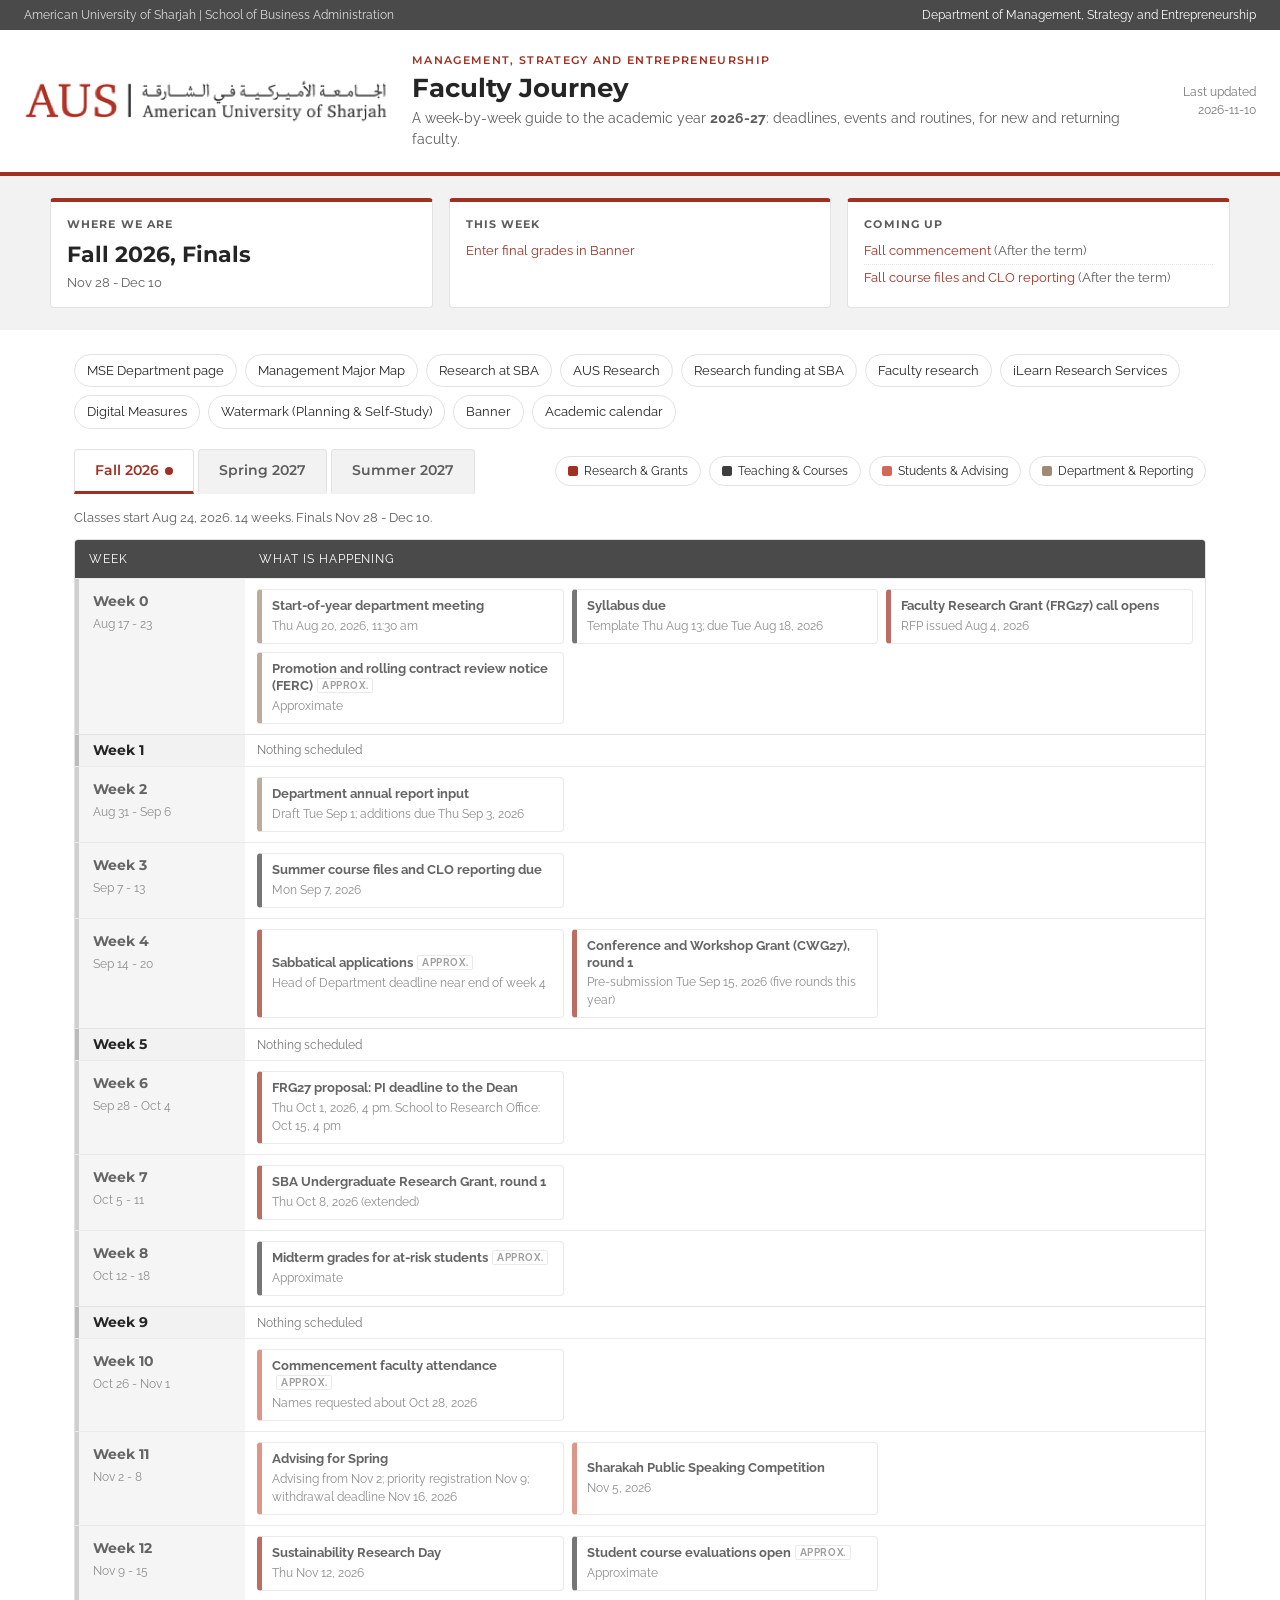
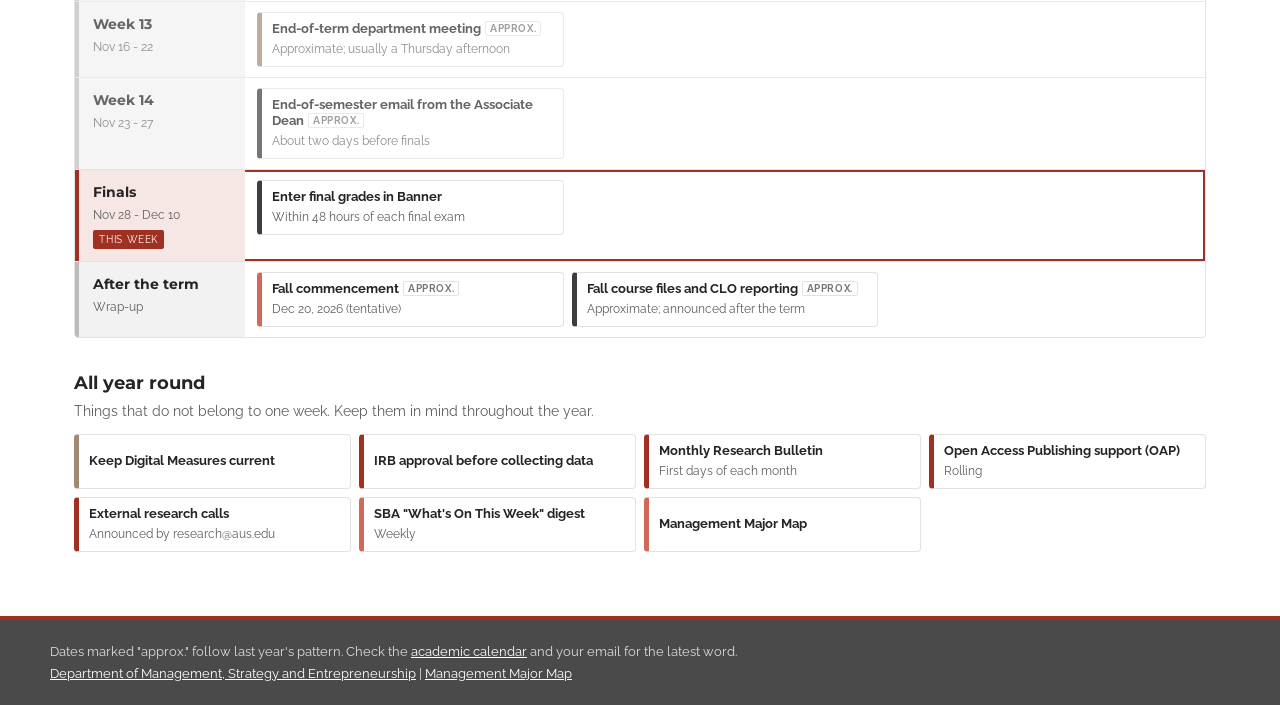
==== index.html @ 44cdf07e "m" ====
<!doctype html>
<html lang="en">
<head>
<meta charset="utf-8">
<meta name="viewport" content="width=device-width, initial-scale=1">
<title>Faculty Journey | Management, Strategy and Entrepreneurship | AUS</title>
<meta name="description" content="A week-by-week guide to the deadlines, events and routines of the academic year for faculty in the Department of Management, Strategy and Entrepreneurship.">
<link rel="preconnect" href="https://fonts.googleapis.com">
<link rel="preconnect" href="https://fonts.gstatic.com" crossorigin>
<link href="https://fonts.googleapis.com/css2?family=Montserrat:wght@500;600;700&family=Raleway:wght@400;500;600;700&display=swap" rel="stylesheet">
<link rel="stylesheet" href="css/style.css">
</head>
<body>
<div class="util">
  <span>American University of Sharjah | School of Business Administration</span>
  <a href="https://www.aus.edu/sba/department-of-management-strategy-entrepreneurship">Department of Management, Strategy and Entrepreneurship</a>
</div>
<div id="preview-banner" class="banner" hidden></div>

<header class="hero">
  <div class="brand"><img src="assets/aus-sba-logo.png" alt="American University of Sharjah, School of Business Administration"></div>
  <div>
    <p class="eyebrow">Management, Strategy and Entrepreneurship</p>
    <h1>Faculty Journey</h1>
    <p class="sub">A week-by-week guide to the academic year <strong id="ay"></strong>: deadlines, events and routines, for new and returning faculty.</p>
  </div>
  <div class="inst">Last updated<br><span id="updated"></span></div>
</header>

<section class="band" aria-label="Summary">
  <div class="band-inner" id="band-inner"></div>
</section>

<main id="main">
  <nav class="links" id="links" aria-label="Useful links"></nav>

  <div class="toolbar">
    <div class="tabs" id="tabs" role="tablist" aria-label="Semester"></div>
    <div class="legend" id="legend" aria-label="Filter by category"></div>
  </div>

  <div id="panel" role="tabpanel">
    <p class="term-info" id="term-info"></p>
    <div class="map">
      <div class="map-head"><div>Week</div><div>What is happening</div></div>
      <div id="rows"></div>
    </div>
  </div>

  <section class="year" aria-labelledby="year-h">
    <h2 id="year-h">All year round</h2>
    <p>Things that do not belong to one week. Keep them in mind throughout the year.</p>
    <div class="year-grid" id="year-grid"></div>
  </section>
</main>

<dialog id="ev-dialog"><div id="ev-body"></div></dialog>
<dialog id="coord-dialog"><div id="coord-body"></div></dialog>

<footer>
  <p>Dates marked "approx." follow last year's pattern. Check the <a href="https://www.aus.edu/academics/services-and-resources/academic-calendar">academic calendar</a> and your email for the latest word.</p>
  <p><a href="https://www.aus.edu/sba/department-of-management-strategy-entrepreneurship">Department of Management, Strategy and Entrepreneurship</a> | <a href="https://sba-aus.github.io/mgt-major-map/">Management Major Map</a></p>
</footer>

<script src="js/store.js"></script>
<script src="js/core.js"></script>
<script src="js/journey.js"></script>
</body>
</html>
---- css/style.css ----
:root {
  --red: #a03021;
  --red-dk: #7c2418;
  --red-lt: #f6e7e4;
  --ink: #252525;
  --ink-2: #5d5d5d;
  --ink-3: #777;
  --line: #e2e2e2;
  --grey: #f2f2f2;
  --white: #fff;
  --c-research: #a03021;
  --c-teaching: #3d3d3d;
  --c-students: #d0695a;
  --c-dept: #a08a72;
  --radius: 4px;
  --shadow: 0 6px 24px rgba(0, 0, 0, .18);
}

* { box-sizing: border-box; }
html { scroll-behavior: smooth; }
body {
  margin: 0;
  font-family: "Raleway", "Segoe UI", Arial, sans-serif;
  color: var(--ink);
  background: var(--white);
  line-height: 1.5;
  font-size: 15px;
}
h1, h2, h3, .tab, .btn, .eyebrow, th { font-family: "Montserrat", "Segoe UI", Arial, sans-serif; }
a { color: var(--red); }
a:hover { color: var(--red-dk); }
button { font: inherit; }
:focus-visible { outline: 3px solid #1a73e8; outline-offset: 2px; }

/* Top strip and hero */
.util { background: #4a4a4a; color: #ddd; font-size: 12px; padding: 6px 24px; display: flex; justify-content: space-between; gap: 12px; flex-wrap: wrap; }
.util a { color: #fff; text-decoration: none; }
.util a:hover { text-decoration: underline; }
.hero {
  display: grid;
  grid-template-columns: auto 1fr auto;
  align-items: center;
  gap: 24px;
  padding: 22px 24px;
  border-bottom: 4px solid var(--red);
}
.brand img { height: 44px; width: auto; display: block; }
.eyebrow { text-transform: uppercase; letter-spacing: .12em; font-size: 11px; font-weight: 600; color: var(--red); margin: 0 0 4px; }
.hero h1 { margin: 0; font-size: 26px; font-weight: 700; line-height: 1.2; }
.hero .sub { margin: 4px 0 0; color: var(--ink-2); font-size: 14px; }
.hero .inst { font-size: 12px; color: var(--ink-3); text-align: right; }

/* Band */
.band { background: var(--grey); padding: 22px 24px; }
.band-inner { max-width: 1180px; margin: 0 auto; display: grid; grid-template-columns: repeat(3, 1fr); gap: 16px; }
.stat { background: var(--white); border: 1px solid var(--line); border-top: 4px solid var(--red); padding: 14px 16px; border-radius: var(--radius); }
.stat h2 { margin: 0 0 6px; font-size: 11px; letter-spacing: .1em; text-transform: uppercase; color: var(--ink-2); }
.stat .big { font-family: "Montserrat", sans-serif; font-size: 22px; font-weight: 700; margin: 0; }
.stat .small { margin: 2px 0 0; font-size: 13px; color: var(--ink-2); }
.stat ul { margin: 0; padding: 0; list-style: none; font-size: 13px; }
.stat li { padding: 3px 0; border-bottom: 1px dotted var(--line); }
.stat li:last-child { border-bottom: 0; }
.stat li button { all: unset; cursor: pointer; color: var(--red); }
.stat li button:hover { text-decoration: underline; }
.stat li button:focus-visible { outline: 3px solid #1a73e8; }

/* Main layout */
main { max-width: 1180px; margin: 0 auto; padding: 24px; }
.links { display: flex; flex-wrap: wrap; gap: 8px; margin-bottom: 20px; }
.links a {
  display: inline-flex; align-items: center; gap: 6px;
  border: 1px solid var(--line); border-radius: 999px; padding: 6px 12px;
  font-size: 13px; text-decoration: none; color: var(--ink); background: var(--white);
}
.links a:hover { border-color: var(--red); color: var(--red); }

.toolbar { display: flex; flex-wrap: wrap; justify-content: space-between; align-items: center; gap: 12px; margin-bottom: 14px; }
.tabs { display: flex; gap: 4px; }
.tab {
  border: 1px solid var(--line); background: var(--grey); color: var(--ink-2);
  padding: 10px 20px; cursor: pointer; font-weight: 600; font-size: 14px;
  border-radius: var(--radius) var(--radius) 0 0; border-bottom: 3px solid transparent;
}
.tab[aria-selected="true"] { background: var(--white); color: var(--red); border-bottom-color: var(--red); }
.tab .dot { display: inline-block; width: 8px; height: 8px; border-radius: 50%; background: var(--red); margin-left: 6px; }

.legend { display: flex; flex-wrap: wrap; gap: 8px; }
.filter {
  display: inline-flex; align-items: center; gap: 6px;
  border: 1px solid var(--line); background: var(--white); border-radius: 999px;
  padding: 5px 12px; font-size: 12px; cursor: pointer; color: var(--ink);
}
.filter .sw { width: 10px; height: 10px; border-radius: 2px; }
.filter[aria-pressed="false"] { opacity: .45; text-decoration: line-through; }

.term-info { margin: 0 0 12px; color: var(--ink-2); font-size: 13px; }

/* Timeline table */
.map { border: 1px solid var(--line); border-radius: var(--radius); overflow: hidden; }
.map-head {
  display: grid; grid-template-columns: 170px 1fr; background: #4a4a4a; color: #fff;
  font-size: 12px; text-transform: uppercase; letter-spacing: .08em;
}
.map-head div { padding: 10px 14px; }
.wk { display: grid; grid-template-columns: 170px 1fr; border-top: 1px solid var(--line); }
.wk-h {
  padding: 12px 14px; background: var(--grey); border-left: 4px solid #bbb;
}
.wk-h .n { font-family: "Montserrat", sans-serif; font-weight: 700; font-size: 14px; display: block; }
.wk-h .d { font-size: 12px; color: var(--ink-2); }
.wk-h .now { display: inline-block; margin-top: 4px; background: var(--red); color: #fff; font-size: 10px; letter-spacing: .08em; text-transform: uppercase; padding: 2px 6px; border-radius: 2px; }
.wk-b { padding: 10px 12px; display: grid; grid-template-columns: repeat(auto-fill, minmax(260px, 1fr)); gap: 8px; align-content: start; }
.wk.current .wk-h { border-left-color: var(--red); background: var(--red-lt); }
.wk.current { box-shadow: inset 0 0 0 2px var(--red); }
.wk.past { opacity: .7; }
.wk.break .wk-h { border-left-color: #999; background: #ececec; }
.wk.break .wk-b { color: var(--ink-3); font-style: italic; align-content: center; }
.wk.empty .wk-h { padding: 5px 14px; }
.wk.empty .wk-b { padding: 5px 12px; color: var(--ink-3); font-size: 12px; align-content: center; }

.chip {
  text-align: left; background: var(--white); border: 1px solid var(--line);
  border-left: 5px solid var(--cc, #999); border-radius: var(--radius);
  padding: 8px 10px; cursor: pointer; color: var(--ink);
}
.chip:hover { box-shadow: 0 2px 10px rgba(0, 0, 0, .12); border-color: var(--cc, #999); }
.chip .t { display: block; font-weight: 700; font-size: 13px; line-height: 1.3; }
.chip .m { display: block; font-size: 12px; color: var(--ink-2); margin-top: 2px; }
.chip .ap { display: inline-block; font-size: 10px; text-transform: uppercase; letter-spacing: .06em; color: var(--ink-3); border: 1px solid var(--line); border-radius: 2px; padding: 0 4px; margin-left: 4px; vertical-align: 1px; }
.chip.hidden { display: none; }

/* Year-round */
.year { margin-top: 32px; }
.year h2 { font-size: 18px; margin: 0 0 4px; }
.year p { margin: 0 0 12px; color: var(--ink-2); font-size: 14px; }
.year-grid { display: grid; grid-template-columns: repeat(auto-fill, minmax(260px, 1fr)); gap: 8px; }

/* Dialogs */
dialog { border: 0; padding: 0; border-radius: var(--radius); box-shadow: var(--shadow); max-width: 560px; width: calc(100% - 32px); }
dialog::backdrop { background: rgba(0, 0, 0, .45); }
.pc { border-top: 5px solid var(--cc, var(--red)); padding: 22px 24px 20px; }
.pc .cat { font-size: 11px; text-transform: uppercase; letter-spacing: .1em; font-weight: 700; color: var(--cc, var(--red)); margin: 0 0 4px; }
.pc h3 { margin: 0 32px 8px 0; font-size: 20px; line-height: 1.25; }
.pc .when { font-weight: 700; margin: 0 0 10px; }
.pc .badge { font-size: 11px; font-weight: 600; background: var(--grey); border-radius: 2px; padding: 1px 6px; margin-left: 6px; color: var(--ink-2); }
.pc p { margin: 0 0 10px; }
.pc .tip { background: var(--red-lt); border-left: 3px solid var(--red); padding: 8px 10px; font-size: 14px; }
.pc .hist { font-size: 13px; color: var(--ink-2); margin: 0 0 12px; padding-left: 18px; }
.pc .hist-title { font-size: 12px; text-transform: uppercase; letter-spacing: .08em; color: var(--ink-3); margin: 0 0 4px; }
.pc .acts { display: flex; flex-wrap: wrap; gap: 8px; margin-top: 12px; }
.x { position: absolute; top: 10px; right: 12px; background: none; border: 0; font-size: 26px; line-height: 1; cursor: pointer; color: var(--ink-2); }
dialog { position: fixed; }
.pc { position: relative; }
.btn {
  display: inline-block; border: 1px solid var(--red); background: var(--red); color: #fff; text-decoration: none;
  padding: 8px 14px; border-radius: var(--radius); font-size: 13px; font-weight: 600; cursor: pointer;
}
.btn:hover { background: var(--red-dk); color: #fff; }
.btn.ghost { background: var(--white); color: var(--red); }
.btn.ghost:hover { background: var(--red-lt); color: var(--red-dk); }
.btn.small { padding: 4px 10px; font-size: 12px; }
.btn.danger { border-color: #b00020; background: #fff; color: #b00020; }
.btn.danger:hover { background: #fdecef; }
.coord-list { list-style: none; margin: 0; padding: 0; }
.coord-list li { border-bottom: 1px solid var(--line); padding: 8px 0; }
.coord-list .c { font-weight: 700; }
.coord-list .e { font-size: 13px; color: var(--ink-2); }
.empty-note { background: var(--grey); padding: 14px; border-radius: var(--radius); color: var(--ink-2); }

/* Footer */
footer { background: #4a4a4a; color: #ddd; border-top: 4px solid var(--red); padding: 20px 24px; font-size: 13px; margin-top: 40px; }
footer a { color: #fff; }
footer p { margin: 2px 0; max-width: 1180px; margin-left: auto; margin-right: auto; }

.banner { background: #fff4d6; border-bottom: 1px solid #e6cf8a; padding: 8px 24px; font-size: 13px; text-align: center; }
.error { max-width: 700px; margin: 40px auto; padding: 16px; background: #fdecef; border: 1px solid #f3b6c0; border-radius: var(--radius); }

/* Responsive */
@media (max-width: 1000px) {
  .band-inner { grid-template-columns: 1fr; }
}
@media (max-width: 900px) {
  .hero { grid-template-columns: 1fr; gap: 10px; }
  .hero .inst { text-align: left; }
}
@media (max-width: 640px) {
  main { padding: 16px; }
  .band { padding: 16px; }
  .hero { padding: 16px; }
  .hero h1 { font-size: 21px; }
  .map-head { display: none; }
  .wk { grid-template-columns: 1fr; }
  .wk-h { border-left-width: 4px; display: flex; gap: 8px; align-items: baseline; flex-wrap: wrap; }
  .wk-b { grid-template-columns: 1fr; }
  .tab { padding: 10px 12px; flex: 1; }
  .tabs { width: 100%; }
}

/* ---------------- Admin ---------------- */
.admin-bar { position: sticky; top: 0; z-index: 10; background: var(--white); border-bottom: 1px solid var(--line); padding: 10px 24px; display: flex; flex-wrap: wrap; gap: 10px; align-items: center; justify-content: space-between; }
.admin-bar .state { font-size: 13px; color: var(--ink-2); }
.admin-bar .state.dirty { color: #b25000; font-weight: 700; }
.admin-main { max-width: 1180px; margin: 0 auto; padding: 24px; }
.panel { border: 1px solid var(--line); border-top: 4px solid var(--red); border-radius: var(--radius); padding: 16px 18px; margin-bottom: 24px; background: var(--white); }
.panel h2 { margin: 0 0 4px; font-size: 18px; }
.panel .help { margin: 0 0 14px; color: var(--ink-2); font-size: 13px; }
.grid { display: grid; gap: 12px; grid-template-columns: repeat(auto-fill, minmax(200px, 1fr)); }
label { display: block; font-size: 12px; font-weight: 700; color: var(--ink-2); margin-bottom: 3px; font-family: "Montserrat", sans-serif; }
input[type=text], input[type=date], input[type=number], input[type=url], input[type=password], select, textarea {
  width: 100%; font: inherit; font-size: 14px; padding: 7px 9px; border: 1px solid #c9c9c9; border-radius: var(--radius); background: #fff; color: var(--ink);
}
textarea { min-height: 70px; resize: vertical; }
.row { display: flex; flex-wrap: wrap; gap: 8px; align-items: center; }
.term-block { border: 1px solid var(--line); border-radius: var(--radius); padding: 12px; margin-bottom: 12px; background: var(--grey); }
.term-block h3 { margin: 0 0 8px; font-size: 14px; }
.breaks { margin-top: 10px; }
.break-row { display: grid; grid-template-columns: 90px 1fr auto; gap: 8px; margin-bottom: 6px; align-items: center; }
.tbl { width: 100%; border-collapse: collapse; font-size: 13px; }
.tbl th { background: #4a4a4a; color: #fff; text-align: left; padding: 8px 10px; font-size: 11px; text-transform: uppercase; letter-spacing: .06em; }
.tbl td { border-bottom: 1px solid var(--line); padding: 8px 10px; vertical-align: top; }
.tbl tr:hover td { background: #fafafa; }
.tag { display: inline-block; font-size: 11px; font-weight: 700; padding: 1px 6px; border-radius: 2px; color: #fff; }
.filters { display: flex; flex-wrap: wrap; gap: 10px; margin-bottom: 12px; }
.filters > div { min-width: 140px; }
.sm-note { font-size: 12px; color: var(--ink-3); }
.edit-form { padding: 20px 22px; }
.edit-form h3 { margin: 0 0 12px; }
.edit-form .grid { margin-bottom: 12px; }
.edit-form .full { grid-column: 1 / -1; }
.link-row { display: grid; grid-template-columns: 1fr 2fr auto; gap: 8px; margin-bottom: 6px; }
.toast { position: fixed; bottom: 20px; left: 50%; transform: translateX(-50%); background: #252525; color: #fff; padding: 10px 16px; border-radius: var(--radius); box-shadow: var(--shadow); font-size: 14px; z-index: 50; max-width: 90vw; }
.toast.bad { background: #b00020; }
@media (max-width: 760px) {
  .tbl thead { display: none; }
  .tbl, .tbl tbody, .tbl tr, .tbl td { display: block; width: 100%; }
  .tbl tr { border: 1px solid var(--line); border-radius: var(--radius); margin-bottom: 10px; padding: 6px; }
  .tbl td { border: 0; padding: 3px 6px; }
  .tbl td::before { content: attr(data-label) ": "; font-weight: 700; color: var(--ink-2); }
  .admin-bar, .admin-main { padding-left: 16px; padding-right: 16px; }
}
@media print {
  .util, .toolbar, .links, .x { display: none; }
  .wk { break-inside: avoid; }
}
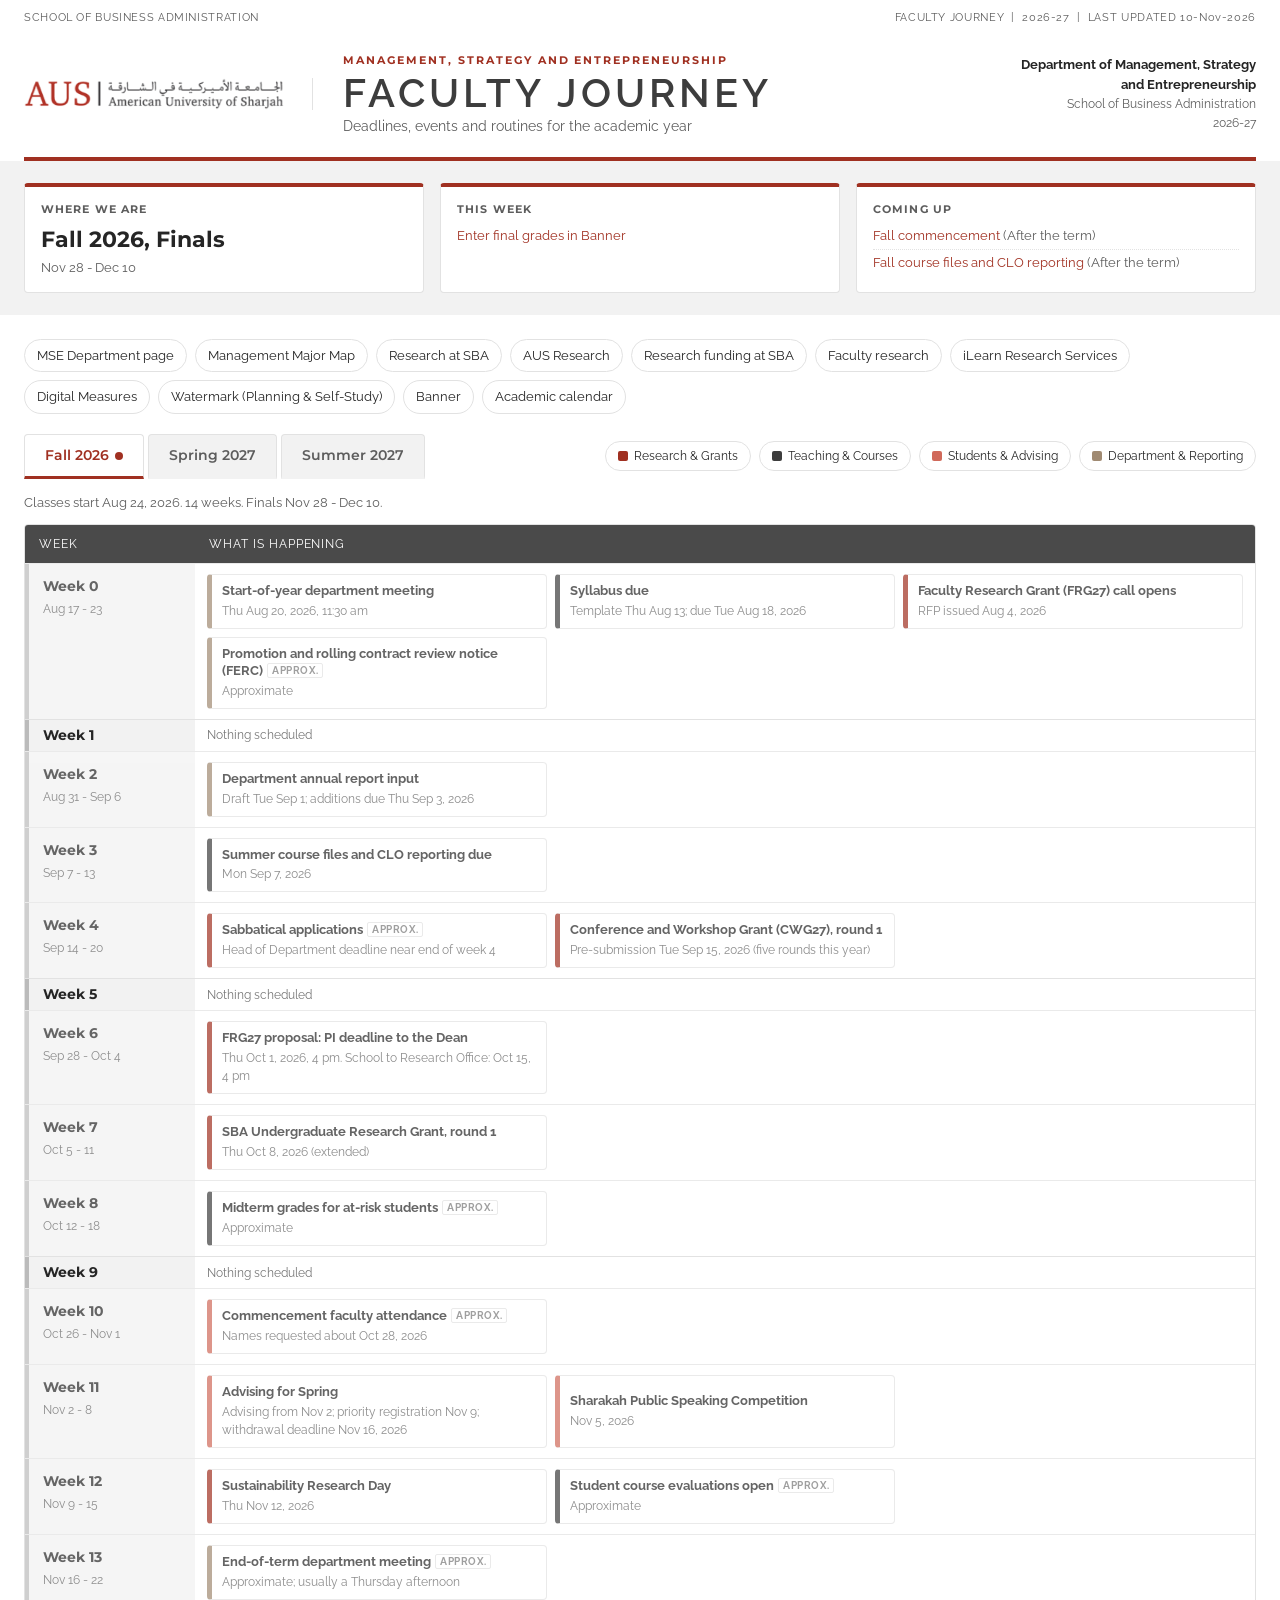
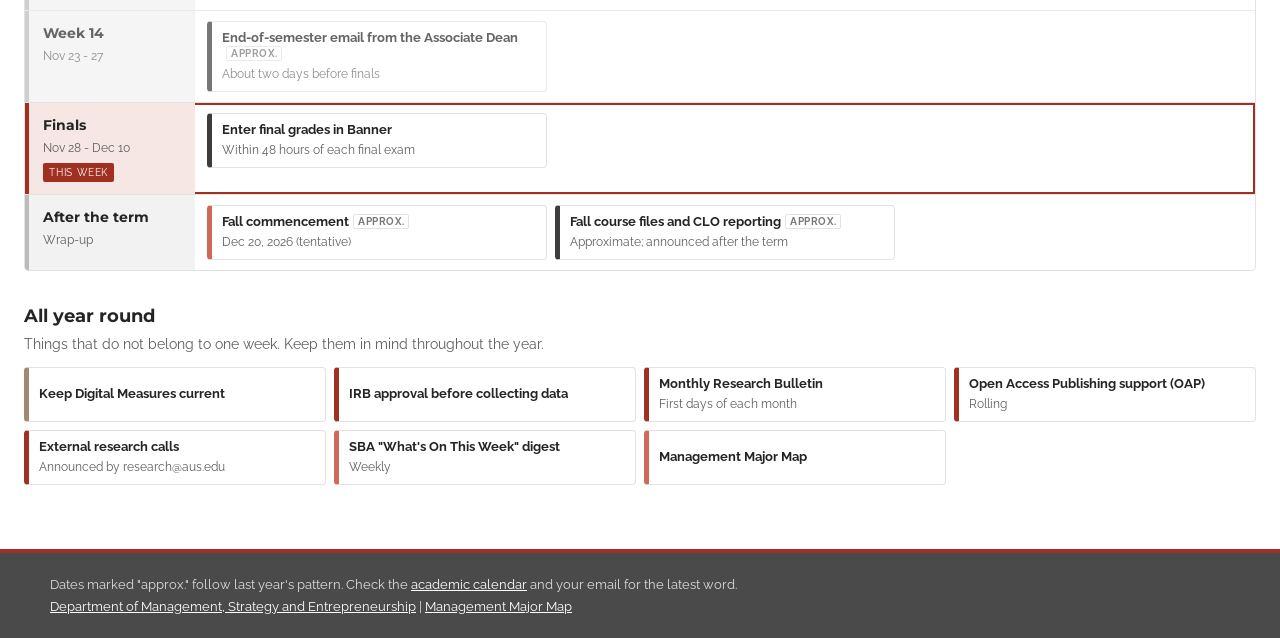
==== commit 7d2b2db1: "m" ====
--- a/index.html
+++ b/index.html
@@ -11,21 +11,23 @@
 <link rel="stylesheet" href="css/style.css">
 </head>
 <body>
-<div class="util">
-  <span>American University of Sharjah | School of Business Administration</span>
-  <a href="https://www.aus.edu/sba/department-of-management-strategy-entrepreneurship">Department of Management, Strategy and Entrepreneurship</a>
+<div id="preview-banner" class="banner" hidden></div>
+<div class="wrap">
+  <div class="util"><span>School of Business Administration</span><span>Faculty Journey &nbsp;|&nbsp; <span id="ay-util"></span> &nbsp;|&nbsp; Last updated <span class="updated" id="updated"></span></span></div>
+  <header class="hero">
+    <div class="brand"><a href="https://www.aus.edu" target="_blank" rel="noopener" class="brand-link"><img class="logo" src="assets/aus-sba-logo.png" alt="American University of Sharjah" width="260" height="31"></a></div>
+    <div>
+      <div class="eyebrow">Management, Strategy and Entrepreneurship</div>
+      <h1>Faculty Journey</h1>
+      <div class="sub">Deadlines, events and routines for the academic year</div>
+    </div>
+    <div class="inst">
+      <b><a href="https://www.aus.edu/sba/department-of-management-strategy-entrepreneurship" target="_blank" rel="noopener">Department of Management, Strategy<br>and Entrepreneurship</a></b>
+      <a href="https://www.aus.edu/sba" target="_blank" rel="noopener">School of Business Administration</a>
+      <div><span id="ay"></span></div>
+    </div>
+  </header>
 </div>
-<div id="preview-banner" class="banner" hidden></div>
-
-<header class="hero">
-  <div class="brand"><img src="assets/aus-sba-logo.png" alt="American University of Sharjah, School of Business Administration"></div>
-  <div>
-    <p class="eyebrow">Management, Strategy and Entrepreneurship</p>
-    <h1>Faculty Journey</h1>
-    <p class="sub">A week-by-week guide to the academic year <strong id="ay"></strong>: deadlines, events and routines, for new and returning faculty.</p>
-  </div>
-  <div class="inst">Last updated<br><span id="updated"></span></div>
-</header>
 
 <section class="band" aria-label="Summary">
   <div class="band-inner" id="band-inner"></div>
--- a/css/style.css
+++ b/css/style.css
@@ -32,27 +32,25 @@
 button { font: inherit; }
 :focus-visible { outline: 3px solid #1a73e8; outline-offset: 2px; }
 
-/* Top strip and hero */
-.util { background: #4a4a4a; color: #ddd; font-size: 12px; padding: 6px 24px; display: flex; justify-content: space-between; gap: 12px; flex-wrap: wrap; }
-.util a { color: #fff; text-decoration: none; }
-.util a:hover { text-decoration: underline; }
-.hero {
-  display: grid;
-  grid-template-columns: auto 1fr auto;
-  align-items: center;
-  gap: 24px;
-  padding: 22px 24px;
-  border-bottom: 4px solid var(--red);
-}
-.brand img { height: 44px; width: auto; display: block; }
-.eyebrow { text-transform: uppercase; letter-spacing: .12em; font-size: 11px; font-weight: 600; color: var(--red); margin: 0 0 4px; }
-.hero h1 { margin: 0; font-size: 26px; font-weight: 700; line-height: 1.2; }
-.hero .sub { margin: 4px 0 0; color: var(--ink-2); font-size: 14px; }
-.hero .inst { font-size: 12px; color: var(--ink-3); text-align: right; }
+/* Top strip and hero (same as the Management Major Map) */
+.wrap { max-width: 1480px; margin: 0 auto; padding: 0 24px; }
+.util { display: flex; justify-content: space-between; gap: 12px; font-size: 10.5px; letter-spacing: .06em; text-transform: uppercase; color: var(--ink-2); padding: 10px 0 8px; }
+.util .updated { text-transform: none; }
+.hero { display: grid; grid-template-columns: auto 1fr auto; gap: 30px; align-items: center; padding: 18px 0 20px; border-bottom: 4px solid var(--red); }
+.brand { line-height: 1.25; border-right: 1px solid var(--line); padding-right: 28px; }
+.brand-link { text-decoration: none; color: inherit; display: block; }
+.brand .logo { display: block; width: 260px; max-width: 100%; height: auto; }
+.hero .eyebrow { font-size: 11px; font-weight: 700; letter-spacing: .18em; text-transform: uppercase; color: var(--red); margin: 0; }
+.hero h1 { font-family: "Raleway", "Montserrat", sans-serif; font-weight: 600; text-transform: uppercase; font-size: 40px; line-height: 1.05; margin: 4px 0 2px; color: #3d3d3d; letter-spacing: .1em; }
+.hero .sub { font-size: 13.5px; color: var(--ink-2); margin: 0; }
+.hero .inst { text-align: right; font-size: 12px; line-height: 1.6; color: var(--ink-2); }
+.hero .inst b { font-size: 12.5px; display: block; color: var(--ink); }
+.hero .inst a { color: inherit; text-decoration: none; }
+.hero .inst a:hover { color: var(--red); text-decoration: underline; }
 
 /* Band */
 .band { background: var(--grey); padding: 22px 24px; }
-.band-inner { max-width: 1180px; margin: 0 auto; display: grid; grid-template-columns: repeat(3, 1fr); gap: 16px; }
+.band-inner { max-width: 1480px; margin: 0 auto; display: grid; grid-template-columns: repeat(3, 1fr); gap: 16px; }
 .stat { background: var(--white); border: 1px solid var(--line); border-top: 4px solid var(--red); padding: 14px 16px; border-radius: var(--radius); }
 .stat h2 { margin: 0 0 6px; font-size: 11px; letter-spacing: .1em; text-transform: uppercase; color: var(--ink-2); }
 .stat .big { font-family: "Montserrat", sans-serif; font-size: 22px; font-weight: 700; margin: 0; }
@@ -65,7 +63,7 @@
 .stat li button:focus-visible { outline: 3px solid #1a73e8; }
 
 /* Main layout */
-main { max-width: 1180px; margin: 0 auto; padding: 24px; }
+main { max-width: 1480px; margin: 0 auto; padding: 24px; }
 .links { display: flex; flex-wrap: wrap; gap: 8px; margin-bottom: 20px; }
 .links a {
   display: inline-flex; align-items: center; gap: 6px;
@@ -178,16 +176,16 @@
 /* Responsive */
 @media (max-width: 1000px) {
   .band-inner { grid-template-columns: 1fr; }
-}
-@media (max-width: 900px) {
-  .hero { grid-template-columns: 1fr; gap: 10px; }
+  .hero { grid-template-columns: 1fr; }
+  .brand { border-right: none; padding-right: 0; }
   .hero .inst { text-align: left; }
 }
 @media (max-width: 640px) {
   main { padding: 16px; }
   .band { padding: 16px; }
-  .hero { padding: 16px; }
-  .hero h1 { font-size: 21px; }
+  .wrap { padding: 0 16px; }
+  .util { display: none; }
+  .hero h1 { font-size: 30px; }
   .map-head { display: none; }
   .wk { grid-template-columns: 1fr; }
   .wk-h { border-left-width: 4px; display: flex; gap: 8px; align-items: baseline; flex-wrap: wrap; }
@@ -200,7 +198,7 @@
 .admin-bar { position: sticky; top: 0; z-index: 10; background: var(--white); border-bottom: 1px solid var(--line); padding: 10px 24px; display: flex; flex-wrap: wrap; gap: 10px; align-items: center; justify-content: space-between; }
 .admin-bar .state { font-size: 13px; color: var(--ink-2); }
 .admin-bar .state.dirty { color: #b25000; font-weight: 700; }
-.admin-main { max-width: 1180px; margin: 0 auto; padding: 24px; }
+.admin-main { max-width: 1480px; margin: 0 auto; padding: 24px; }
 .panel { border: 1px solid var(--line); border-top: 4px solid var(--red); border-radius: var(--radius); padding: 16px 18px; margin-bottom: 24px; background: var(--white); }
 .panel h2 { margin: 0 0 4px; font-size: 18px; }
 .panel .help { margin: 0 0 14px; color: var(--ink-2); font-size: 13px; }
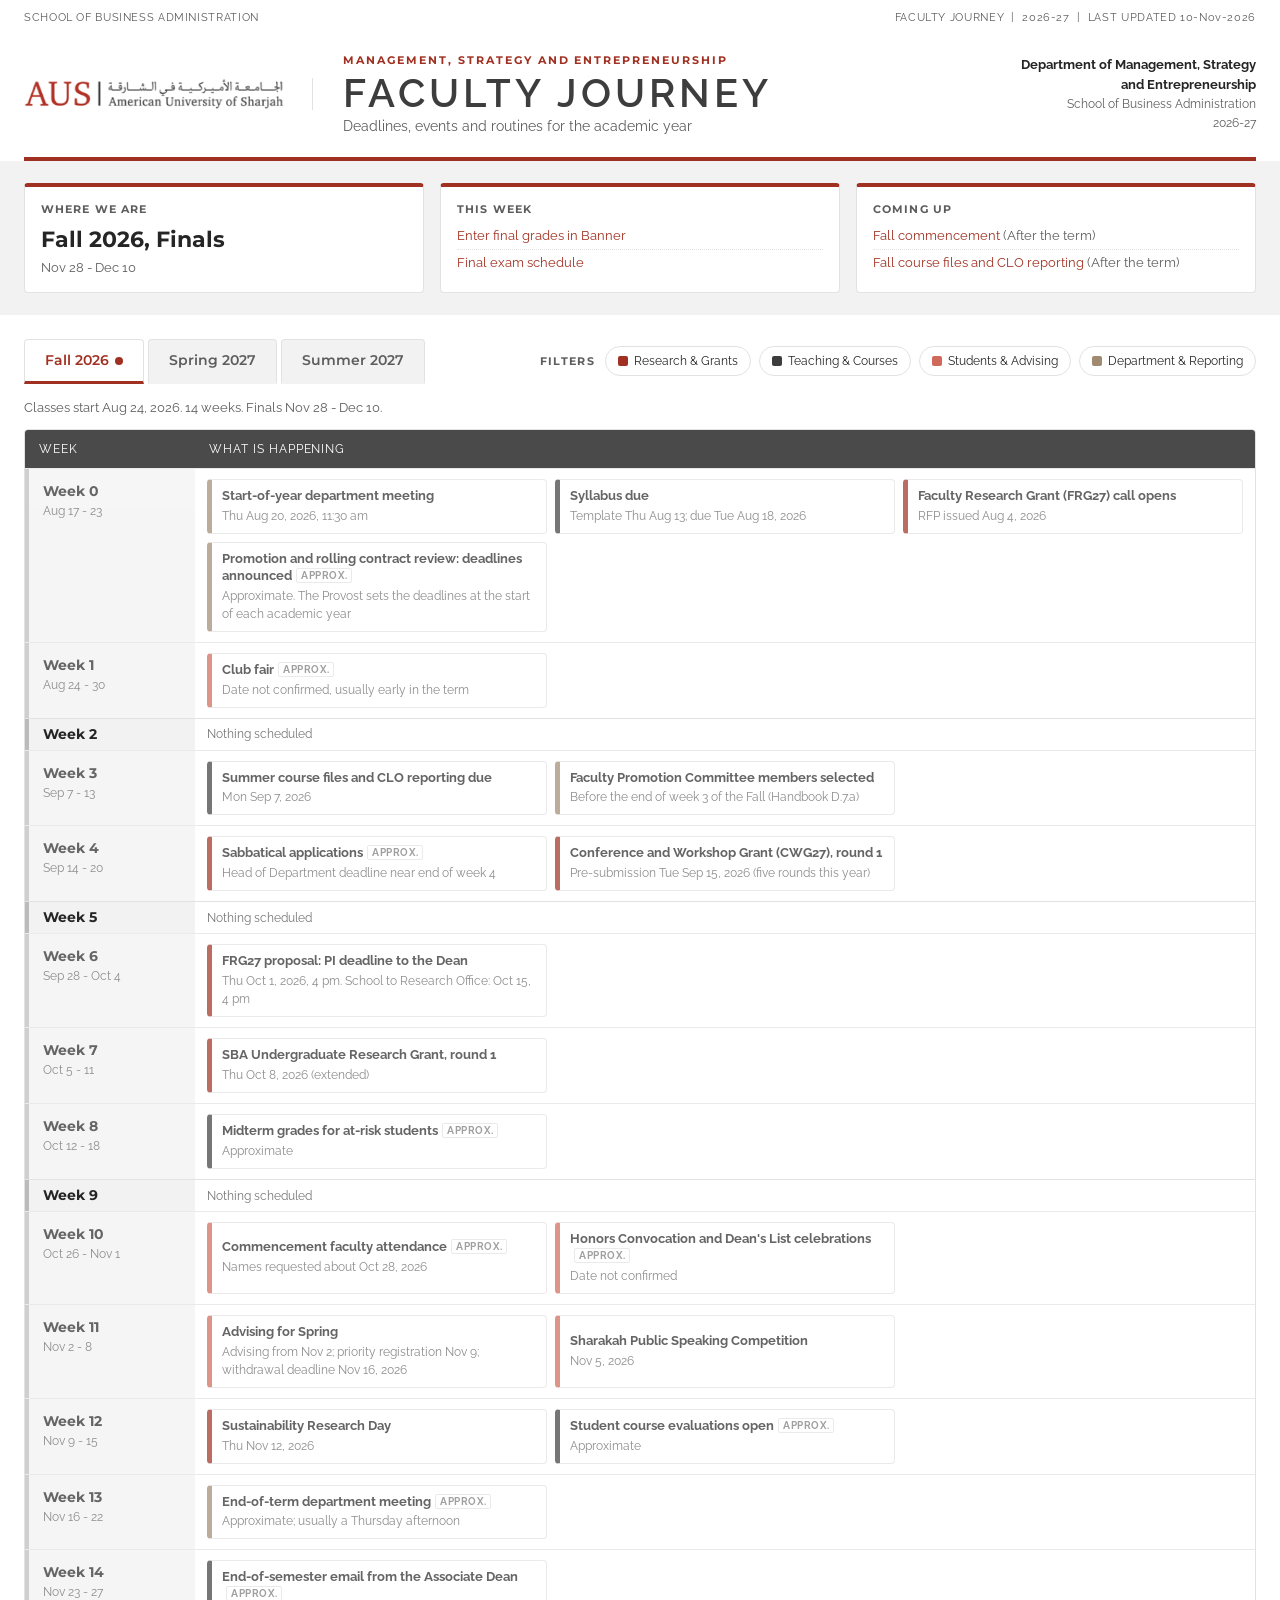
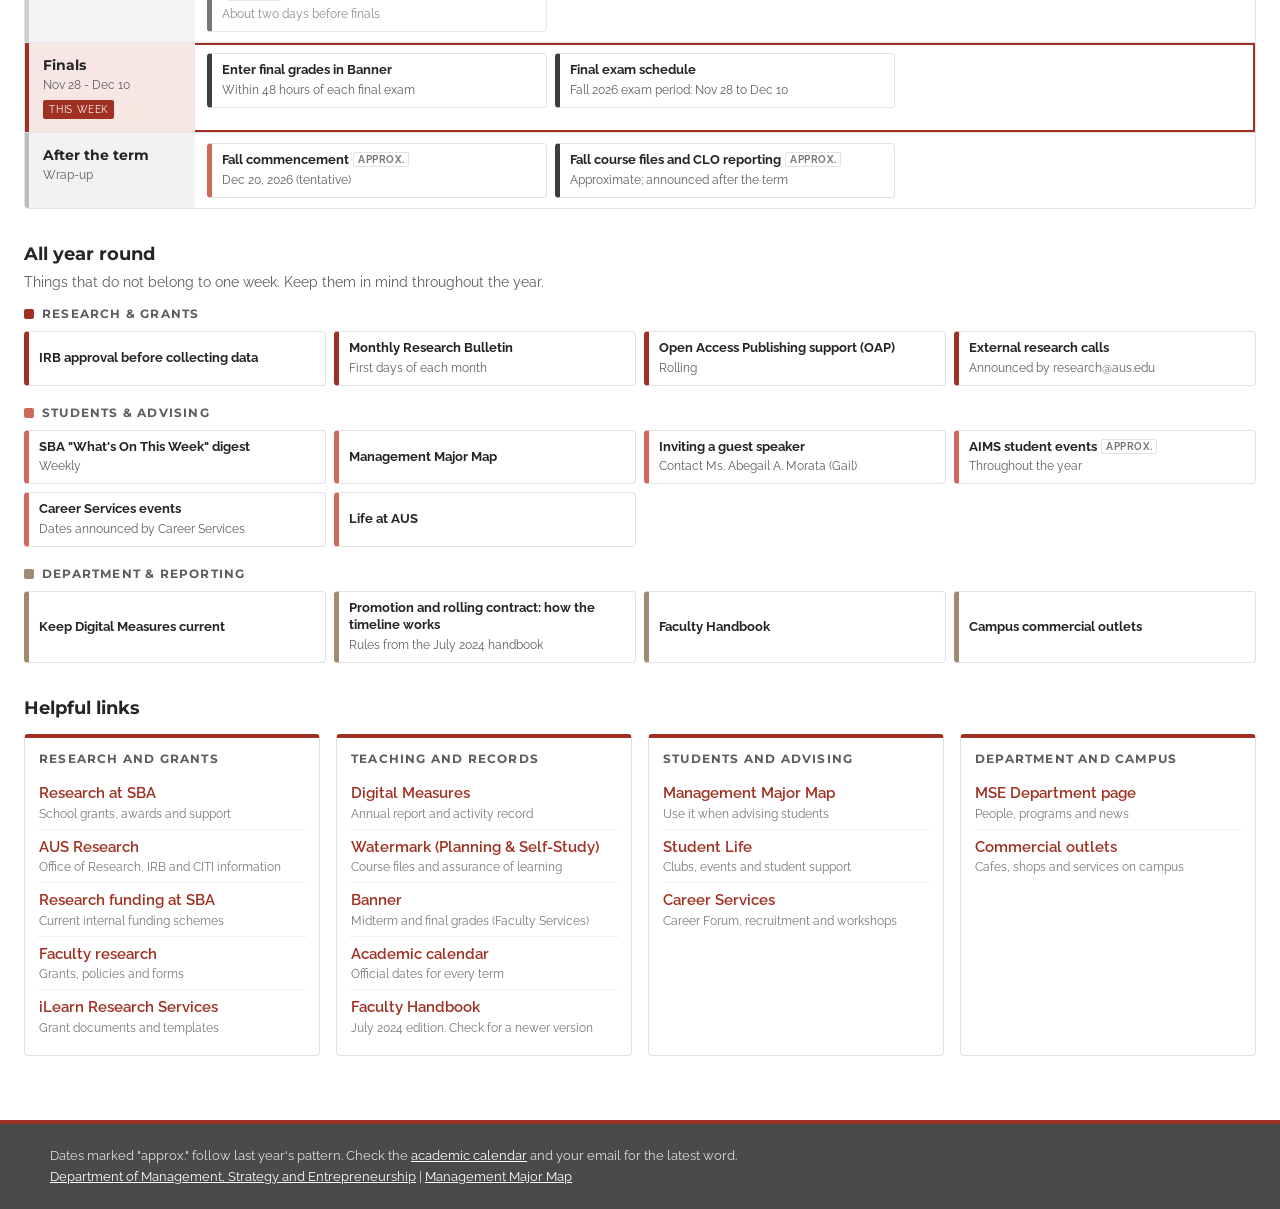
==== commit e820628c: "m" ====
--- a/index.html
+++ b/index.html
@@ -34,11 +34,9 @@
 </section>
 
 <main id="main">
-  <nav class="links" id="links" aria-label="Useful links"></nav>
-
   <div class="toolbar">
     <div class="tabs" id="tabs" role="tablist" aria-label="Semester"></div>
-    <div class="legend" id="legend" aria-label="Filter by category"></div>
+    <div class="legend-wrap"><span class="legend-label" id="legend-label">Filters</span><div class="legend" id="legend" role="group" aria-labelledby="legend-label"></div></div>
   </div>
 
   <div id="panel" role="tabpanel">
@@ -53,6 +51,11 @@
     <h2 id="year-h">All year round</h2>
     <p>Things that do not belong to one week. Keep them in mind throughout the year.</p>
     <div class="year-grid" id="year-grid"></div>
+  </section>
+
+  <section class="helpful" aria-labelledby="help-h">
+    <h2 id="help-h">Helpful links</h2>
+    <div class="help-groups" id="links"></div>
   </section>
 </main>
 
--- a/css/style.css
+++ b/css/style.css
@@ -82,6 +82,8 @@
 .tab[aria-selected="true"] { background: var(--white); color: var(--red); border-bottom-color: var(--red); }
 .tab .dot { display: inline-block; width: 8px; height: 8px; border-radius: 50%; background: var(--red); margin-left: 6px; }
 
+.legend-wrap { display: flex; flex-wrap: wrap; align-items: center; gap: 10px; }
+.legend-label { font-family: "Montserrat", sans-serif; font-size: 11px; font-weight: 700; letter-spacing: .12em; text-transform: uppercase; color: var(--ink-2); }
 .legend { display: flex; flex-wrap: wrap; gap: 8px; }
 .filter {
   display: inline-flex; align-items: center; gap: 6px;
@@ -105,8 +107,8 @@
   padding: 12px 14px; background: var(--grey); border-left: 4px solid #bbb;
 }
 .wk-h .n { font-family: "Montserrat", sans-serif; font-weight: 700; font-size: 14px; display: block; }
-.wk-h .d { font-size: 12px; color: var(--ink-2); }
-.wk-h .now { display: inline-block; margin-top: 4px; background: var(--red); color: #fff; font-size: 10px; letter-spacing: .08em; text-transform: uppercase; padding: 2px 6px; border-radius: 2px; }
+.wk-h .d { display: block; font-size: 12px; color: var(--ink-2); }
+.wk-h .now { display: inline-block; margin-top: 6px; background: var(--red); color: #fff; font-size: 10px; letter-spacing: .08em; text-transform: uppercase; padding: 2px 6px; border-radius: 2px; }
 .wk-b { padding: 10px 12px; display: grid; grid-template-columns: repeat(auto-fill, minmax(260px, 1fr)); gap: 8px; align-content: start; }
 .wk.current .wk-h { border-left-color: var(--red); background: var(--red-lt); }
 .wk.current { box-shadow: inset 0 0 0 2px var(--red); }
@@ -131,7 +133,23 @@
 .year { margin-top: 32px; }
 .year h2 { font-size: 18px; margin: 0 0 4px; }
 .year p { margin: 0 0 12px; color: var(--ink-2); font-size: 14px; }
-.year-grid { display: grid; grid-template-columns: repeat(auto-fill, minmax(260px, 1fr)); gap: 8px; }
+.year-grid { display: grid; gap: 18px; }
+.year-group h3 { display: flex; align-items: center; gap: 8px; margin: 0 0 8px; font-size: 12px; letter-spacing: .1em; text-transform: uppercase; color: var(--ink-2); }
+.year-group h3 .sw { width: 10px; height: 10px; border-radius: 2px; display: inline-block; }
+.year-cards { display: grid; grid-template-columns: repeat(auto-fill, minmax(260px, 1fr)); gap: 8px; }
+
+/* Helpful links */
+.helpful { margin-top: 32px; }
+.helpful h2 { font-size: 18px; margin: 0 0 12px; }
+.help-groups { display: grid; grid-template-columns: repeat(auto-fit, minmax(240px, 1fr)); gap: 16px; }
+.help-group { border: 1px solid var(--line); border-top: 4px solid var(--red); border-radius: var(--radius); padding: 12px 14px; background: var(--white); }
+.help-group h3 { margin: 0 0 8px; font-size: 12px; letter-spacing: .1em; text-transform: uppercase; color: var(--ink-2); }
+.help-list { list-style: none; margin: 0; padding: 0; }
+.help-list li { padding: 6px 0; border-bottom: 1px dotted var(--line); }
+.help-list li:last-child { border-bottom: 0; }
+.help-list a { font-weight: 600; text-decoration: none; }
+.help-list a:hover { text-decoration: underline; }
+.help-desc { display: block; font-size: 12px; color: var(--ink-3); }
 
 /* Dialogs */
 dialog { border: 0; padding: 0; border-radius: var(--radius); box-shadow: var(--shadow); max-width: 560px; width: calc(100% - 32px); }
@@ -240,3 +258,6 @@
   .util, .toolbar, .links, .x { display: none; }
   .wk { break-inside: avoid; }
 }
+
+.key-row { display: grid; grid-template-columns: 1fr 2fr 1fr auto; gap: 8px; margin-bottom: 6px; }
+@media (max-width: 760px) { .key-row { grid-template-columns: 1fr; } }
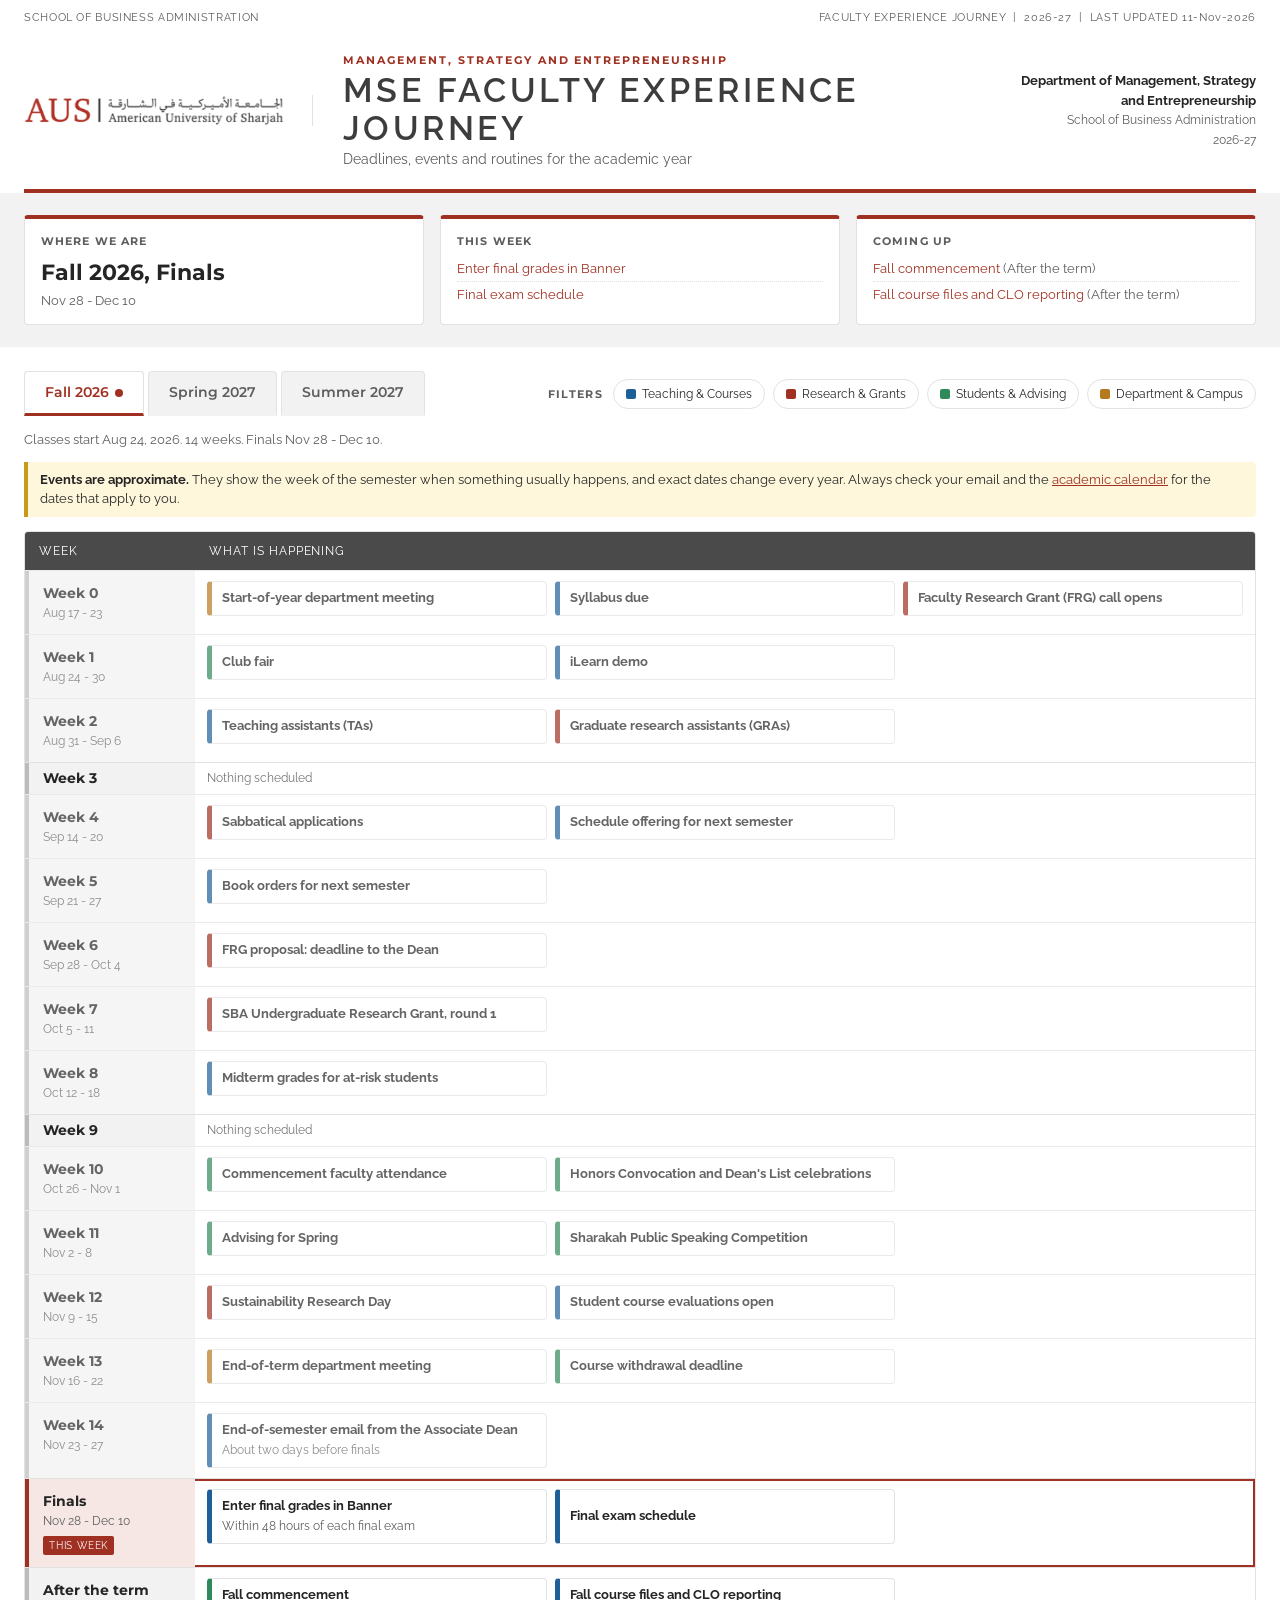
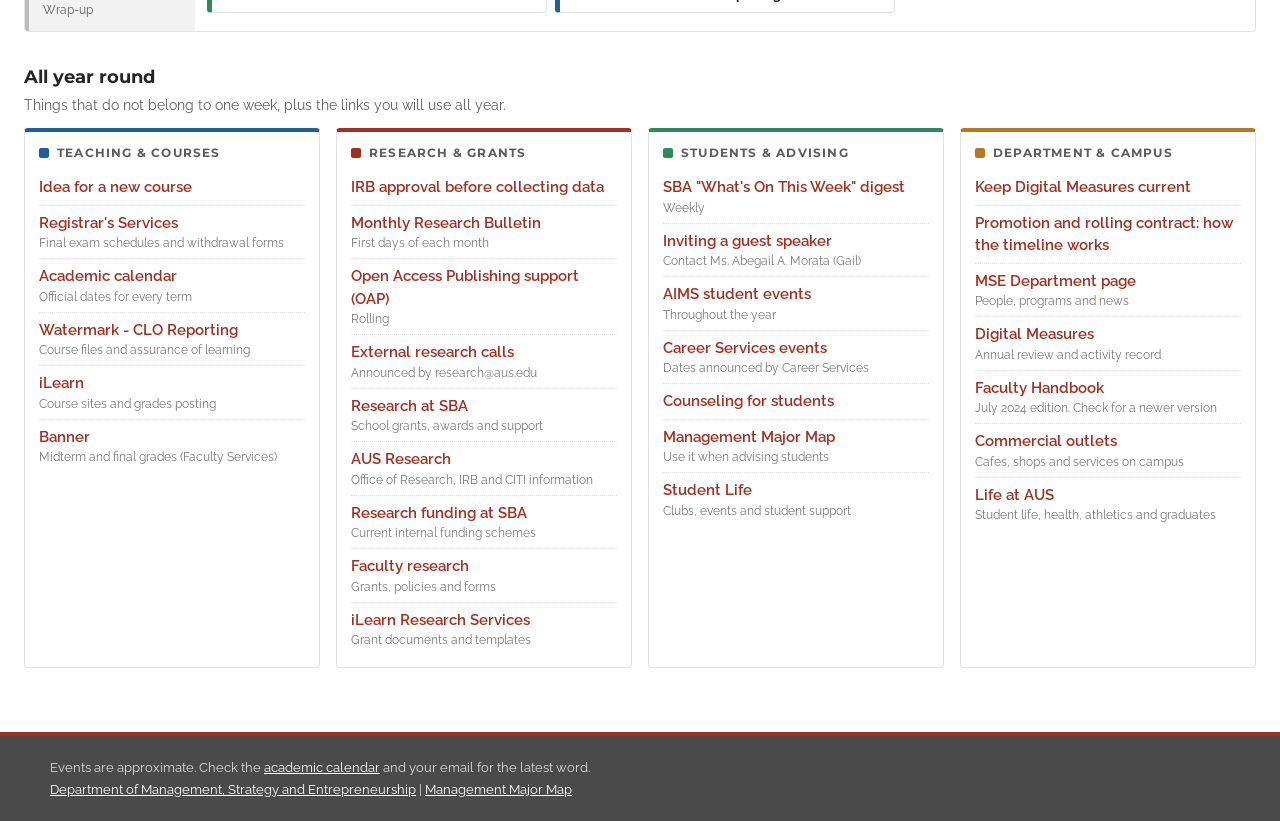
==== commit dee49982: "m" ====
--- a/index.html
+++ b/index.html
@@ -3,7 +3,7 @@
 <head>
 <meta charset="utf-8">
 <meta name="viewport" content="width=device-width, initial-scale=1">
-<title>Faculty Journey | Management, Strategy and Entrepreneurship | AUS</title>
+<title>MSE Faculty Experience Journey | AUS</title>
 <meta name="description" content="A week-by-week guide to the deadlines, events and routines of the academic year for faculty in the Department of Management, Strategy and Entrepreneurship.">
 <link rel="preconnect" href="https://fonts.googleapis.com">
 <link rel="preconnect" href="https://fonts.gstatic.com" crossorigin>
@@ -13,12 +13,12 @@
 <body>
 <div id="preview-banner" class="banner" hidden></div>
 <div class="wrap">
-  <div class="util"><span>School of Business Administration</span><span>Faculty Journey &nbsp;|&nbsp; <span id="ay-util"></span> &nbsp;|&nbsp; Last updated <span class="updated" id="updated"></span></span></div>
+  <div class="util"><span>School of Business Administration</span><span>Faculty Experience Journey &nbsp;|&nbsp; <span id="ay-util"></span> &nbsp;|&nbsp; Last updated <span class="updated" id="updated"></span></span></div>
   <header class="hero">
     <div class="brand"><a href="https://www.aus.edu" target="_blank" rel="noopener" class="brand-link"><img class="logo" src="assets/aus-sba-logo.png" alt="American University of Sharjah" width="260" height="31"></a></div>
     <div>
       <div class="eyebrow">Management, Strategy and Entrepreneurship</div>
-      <h1>Faculty Journey</h1>
+      <h1>MSE Faculty Experience Journey</h1>
       <div class="sub">Deadlines, events and routines for the academic year</div>
     </div>
     <div class="inst">
@@ -41,6 +41,7 @@
 
   <div id="panel" role="tabpanel">
     <p class="term-info" id="term-info"></p>
+    <p class="disclaimer"><strong>Events are approximate.</strong> They show the week of the semester when something usually happens, and exact dates change every year. Always check your email and the <a href="https://www.aus.edu/academics/services-and-resources/academic-calendar" target="_blank" rel="noopener">academic calendar</a> for the dates that apply to you.</p>
     <div class="map">
       <div class="map-head"><div>Week</div><div>What is happening</div></div>
       <div id="rows"></div>
@@ -49,22 +50,18 @@
 
   <section class="year" aria-labelledby="year-h">
     <h2 id="year-h">All year round</h2>
-    <p>Things that do not belong to one week. Keep them in mind throughout the year.</p>
-    <div class="year-grid" id="year-grid"></div>
-  </section>
-
-  <section class="helpful" aria-labelledby="help-h">
-    <h2 id="help-h">Helpful links</h2>
+    <p>Things that do not belong to one week, plus the links you will use all year.</p>
     <div class="help-groups" id="links"></div>
   </section>
 </main>
 
 <dialog id="ev-dialog"><div id="ev-body"></div></dialog>
 <dialog id="coord-dialog"><div id="coord-body"></div></dialog>
+<dialog id="guide-dialog"><div id="guide-body"></div></dialog>
 
 <footer>
-  <p>Dates marked "approx." follow last year's pattern. Check the <a href="https://www.aus.edu/academics/services-and-resources/academic-calendar">academic calendar</a> and your email for the latest word.</p>
-  <p><a href="https://www.aus.edu/sba/department-of-management-strategy-entrepreneurship">Department of Management, Strategy and Entrepreneurship</a> | <a href="https://sba-aus.github.io/mgt-major-map/">Management Major Map</a></p>
+  <p>Events are approximate. Check the <a href="https://www.aus.edu/academics/services-and-resources/academic-calendar" target="_blank" rel="noopener">academic calendar</a> and your email for the latest word.</p>
+  <p><a href="https://www.aus.edu/sba/department-of-management-strategy-entrepreneurship" target="_blank" rel="noopener">Department of Management, Strategy and Entrepreneurship</a> | <a href="https://sba-aus.github.io/mgt-major-map/" target="_blank" rel="noopener">Management Major Map</a></p>
 </footer>
 
 <script src="js/store.js"></script>
--- a/css/style.css
+++ b/css/style.css
@@ -41,7 +41,7 @@
 .brand-link { text-decoration: none; color: inherit; display: block; }
 .brand .logo { display: block; width: 260px; max-width: 100%; height: auto; }
 .hero .eyebrow { font-size: 11px; font-weight: 700; letter-spacing: .18em; text-transform: uppercase; color: var(--red); margin: 0; }
-.hero h1 { font-family: "Raleway", "Montserrat", sans-serif; font-weight: 600; text-transform: uppercase; font-size: 40px; line-height: 1.05; margin: 4px 0 2px; color: #3d3d3d; letter-spacing: .1em; }
+.hero h1 { font-family: "Raleway", "Montserrat", sans-serif; font-weight: 600; text-transform: uppercase; font-size: 34px; line-height: 1.1; margin: 4px 0 2px; color: #3d3d3d; letter-spacing: .1em; }
 .hero .sub { font-size: 13.5px; color: var(--ink-2); margin: 0; }
 .hero .inst { text-align: right; font-size: 12px; line-height: 1.6; color: var(--ink-2); }
 .hero .inst b { font-size: 12.5px; display: block; color: var(--ink); }
@@ -91,7 +91,7 @@
   padding: 5px 12px; font-size: 12px; cursor: pointer; color: var(--ink);
 }
 .filter .sw { width: 10px; height: 10px; border-radius: 2px; }
-.filter[aria-pressed="false"] { opacity: .45; text-decoration: line-through; }
+.filter[aria-pressed="true"] { background: var(--ink); color: #fff; border-color: var(--ink); }
 
 .term-info { margin: 0 0 12px; color: var(--ink-2); font-size: 13px; }
 
@@ -109,7 +109,7 @@
 .wk-h .n { font-family: "Montserrat", sans-serif; font-weight: 700; font-size: 14px; display: block; }
 .wk-h .d { display: block; font-size: 12px; color: var(--ink-2); }
 .wk-h .now { display: inline-block; margin-top: 6px; background: var(--red); color: #fff; font-size: 10px; letter-spacing: .08em; text-transform: uppercase; padding: 2px 6px; border-radius: 2px; }
-.wk-b { padding: 10px 12px; display: grid; grid-template-columns: repeat(auto-fill, minmax(260px, 1fr)); gap: 8px; align-content: start; }
+.wk-b { padding: 10px 12px; display: grid; grid-template-columns: repeat(3, minmax(0, 1fr)); gap: 8px; align-content: start; }
 .wk.current .wk-h { border-left-color: var(--red); background: var(--red-lt); }
 .wk.current { box-shadow: inset 0 0 0 2px var(--red); }
 .wk.past { opacity: .7; }
@@ -128,6 +128,10 @@
 .chip .m { display: block; font-size: 12px; color: var(--ink-2); margin-top: 2px; }
 .chip .ap { display: inline-block; font-size: 10px; text-transform: uppercase; letter-spacing: .06em; color: var(--ink-3); border: 1px solid var(--line); border-radius: 2px; padding: 0 4px; margin-left: 4px; vertical-align: 1px; }
 .chip.hidden { display: none; }
+.disclaimer { background: #fff7dc; border-left: 4px solid #c99a1a; padding: 8px 12px; margin: 0 0 14px; font-size: 13px; color: var(--ink); border-radius: 0 var(--radius) var(--radius) 0; }
+.filter.clear { border-style: dashed; }
+.guide-h { margin: 14px 0 4px; font-size: 14px; }
+
 
 /* Year-round */
 .year { margin-top: 32px; }
@@ -142,13 +146,17 @@
 .helpful { margin-top: 32px; }
 .helpful h2 { font-size: 18px; margin: 0 0 12px; }
 .help-groups { display: grid; grid-template-columns: repeat(auto-fit, minmax(240px, 1fr)); gap: 16px; }
-.help-group { border: 1px solid var(--line); border-top: 4px solid var(--red); border-radius: var(--radius); padding: 12px 14px; background: var(--white); }
-.help-group h3 { margin: 0 0 8px; font-size: 12px; letter-spacing: .1em; text-transform: uppercase; color: var(--ink-2); }
+.help-group { border: 1px solid var(--line); border-top: 4px solid var(--cc, var(--red)); border-radius: var(--radius); padding: 12px 14px; background: var(--white); }
+.help-group h3 { display: flex; align-items: center; gap: 8px; margin: 0 0 8px; font-size: 12px; letter-spacing: .1em; text-transform: uppercase; color: var(--ink-2); }
 .help-list { list-style: none; margin: 0; padding: 0; }
 .help-list li { padding: 6px 0; border-bottom: 1px dotted var(--line); }
 .help-list li:last-child { border-bottom: 0; }
 .help-list a { font-weight: 600; text-decoration: none; }
 .help-list a:hover { text-decoration: underline; }
+.help-group h3 .sw { width: 10px; height: 10px; border-radius: 2px; background: var(--cc); }
+.help-link { all: unset; cursor: pointer; font-weight: 600; color: var(--red); }
+.help-link:hover { text-decoration: underline; }
+.help-link:focus-visible { outline: 3px solid #1a73e8; outline-offset: 2px; }
 .help-desc { display: block; font-size: 12px; color: var(--ink-3); }
 
 /* Dialogs */
@@ -193,6 +201,7 @@
 
 /* Responsive */
 @media (max-width: 1000px) {
+  .wk-b { grid-template-columns: repeat(2, minmax(0, 1fr)); }
   .band-inner { grid-template-columns: 1fr; }
   .hero { grid-template-columns: 1fr; }
   .brand { border-right: none; padding-right: 0; }
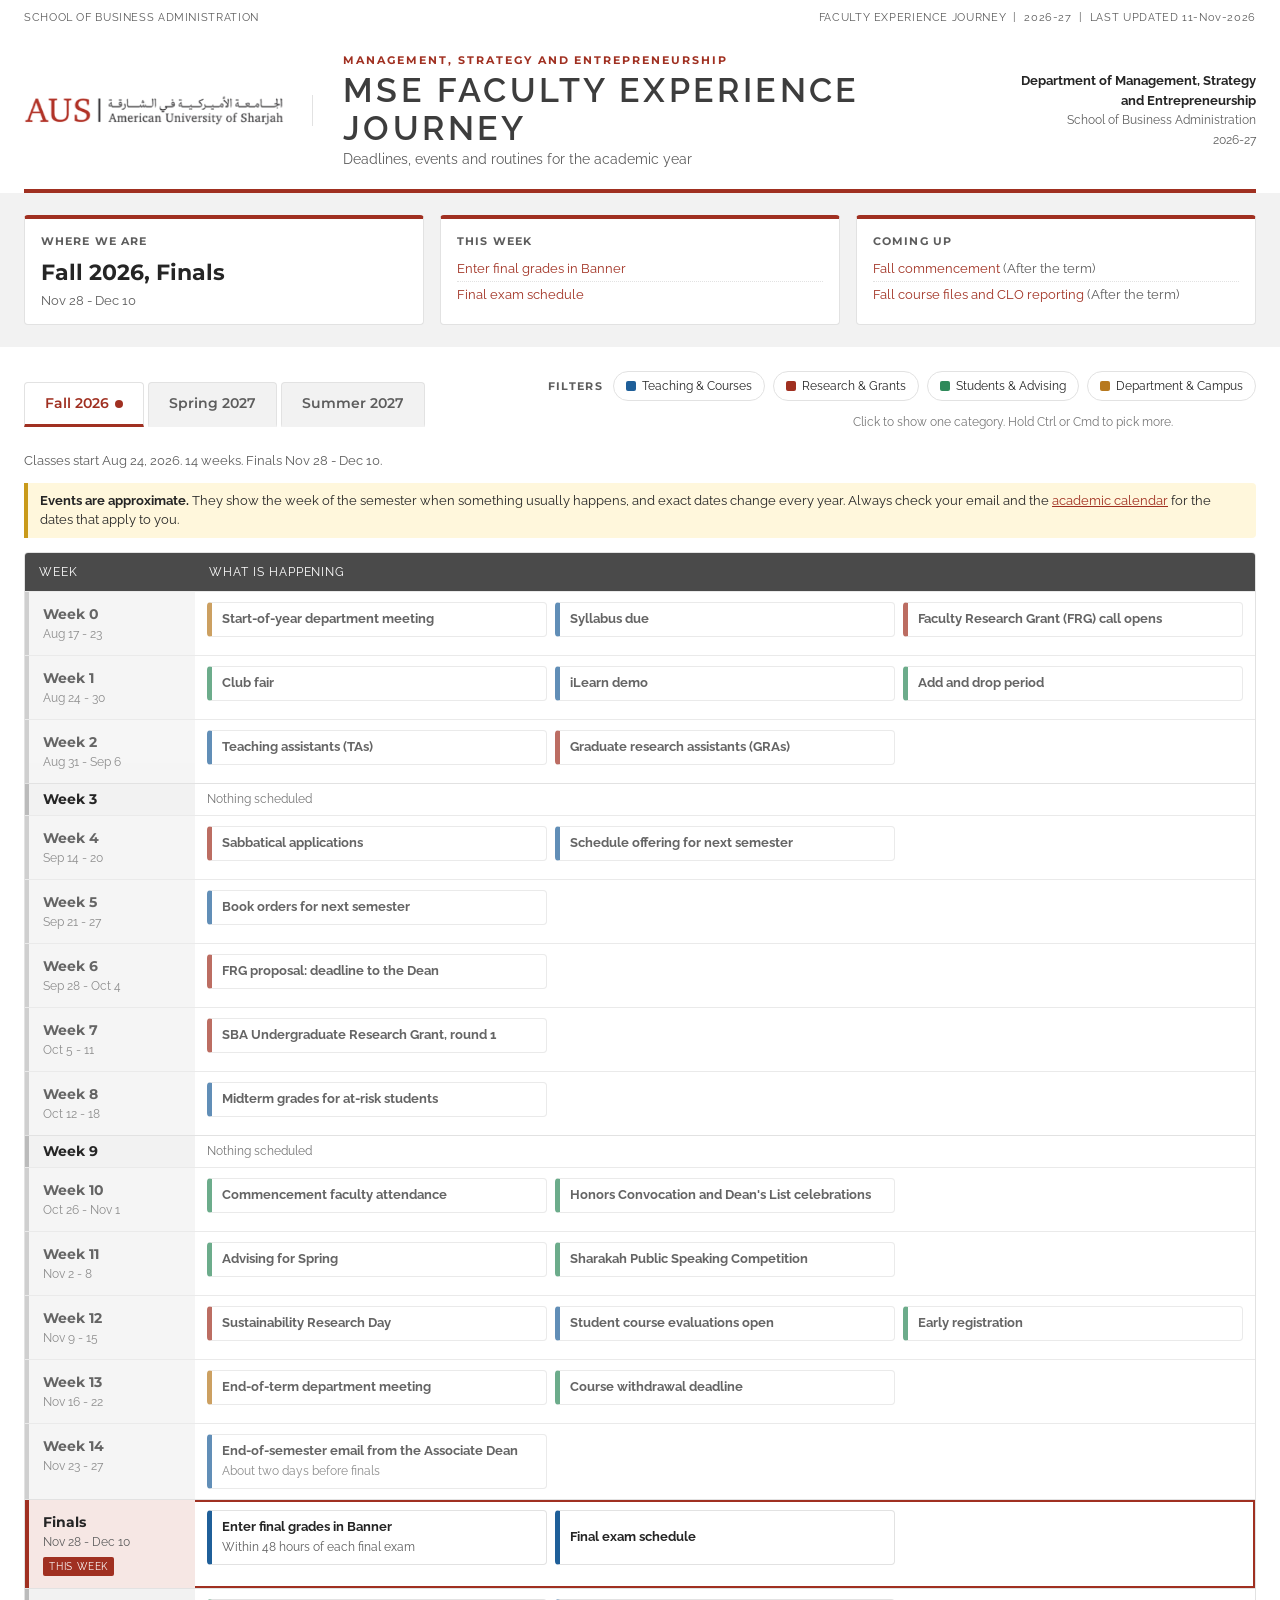
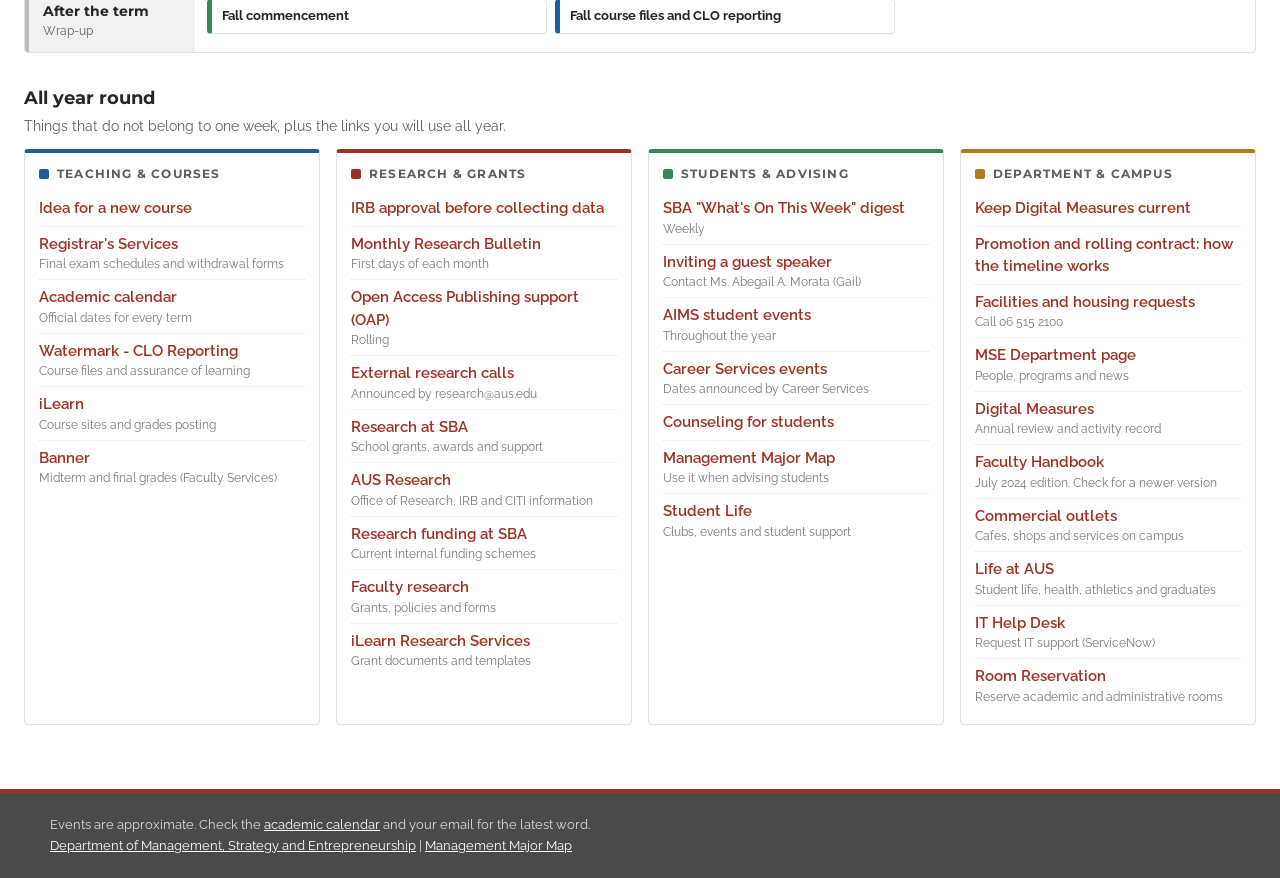
==== commit 13c16f14: "m" ====
--- a/index.html
+++ b/index.html
@@ -36,7 +36,7 @@
 <main id="main">
   <div class="toolbar">
     <div class="tabs" id="tabs" role="tablist" aria-label="Semester"></div>
-    <div class="legend-wrap"><span class="legend-label" id="legend-label">Filters</span><div class="legend" id="legend" role="group" aria-labelledby="legend-label"></div></div>
+    <div class="legend-wrap"><div class="legend-row"><span class="legend-label" id="legend-label">Filters</span><div class="legend" id="legend" role="group" aria-labelledby="legend-label"></div></div><div class="legend-sub" id="legend-sub"></div></div>
   </div>
 
   <div id="panel" role="tabpanel">
--- a/css/style.css
+++ b/css/style.css
@@ -82,7 +82,11 @@
 .tab[aria-selected="true"] { background: var(--white); color: var(--red); border-bottom-color: var(--red); }
 .tab .dot { display: inline-block; width: 8px; height: 8px; border-radius: 50%; background: var(--red); margin-left: 6px; }
 
-.legend-wrap { display: flex; flex-wrap: wrap; align-items: center; gap: 10px; }
+.legend-wrap { display: flex; flex-direction: column; align-items: flex-end; gap: 6px; }
+.legend-row { display: flex; flex-wrap: wrap; align-items: center; gap: 10px; }
+.legend-sub { display: flex; align-items: center; gap: 10px; min-height: 30px; }
+.legend-hint { font-size: 12px; color: var(--ink-3); }
+.filter.clear { padding: 3px 12px; }
 .legend-label { font-family: "Montserrat", sans-serif; font-size: 11px; font-weight: 700; letter-spacing: .12em; text-transform: uppercase; color: var(--ink-2); }
 .legend { display: flex; flex-wrap: wrap; gap: 8px; }
 .filter {
@@ -219,6 +223,8 @@
   .wk-b { grid-template-columns: 1fr; }
   .tab { padding: 10px 12px; flex: 1; }
   .tabs { width: 100%; }
+  .legend-wrap { align-items: flex-start; }
+  .legend-hint { display: none; }
 }
 
 /* ---------------- Admin ---------------- */
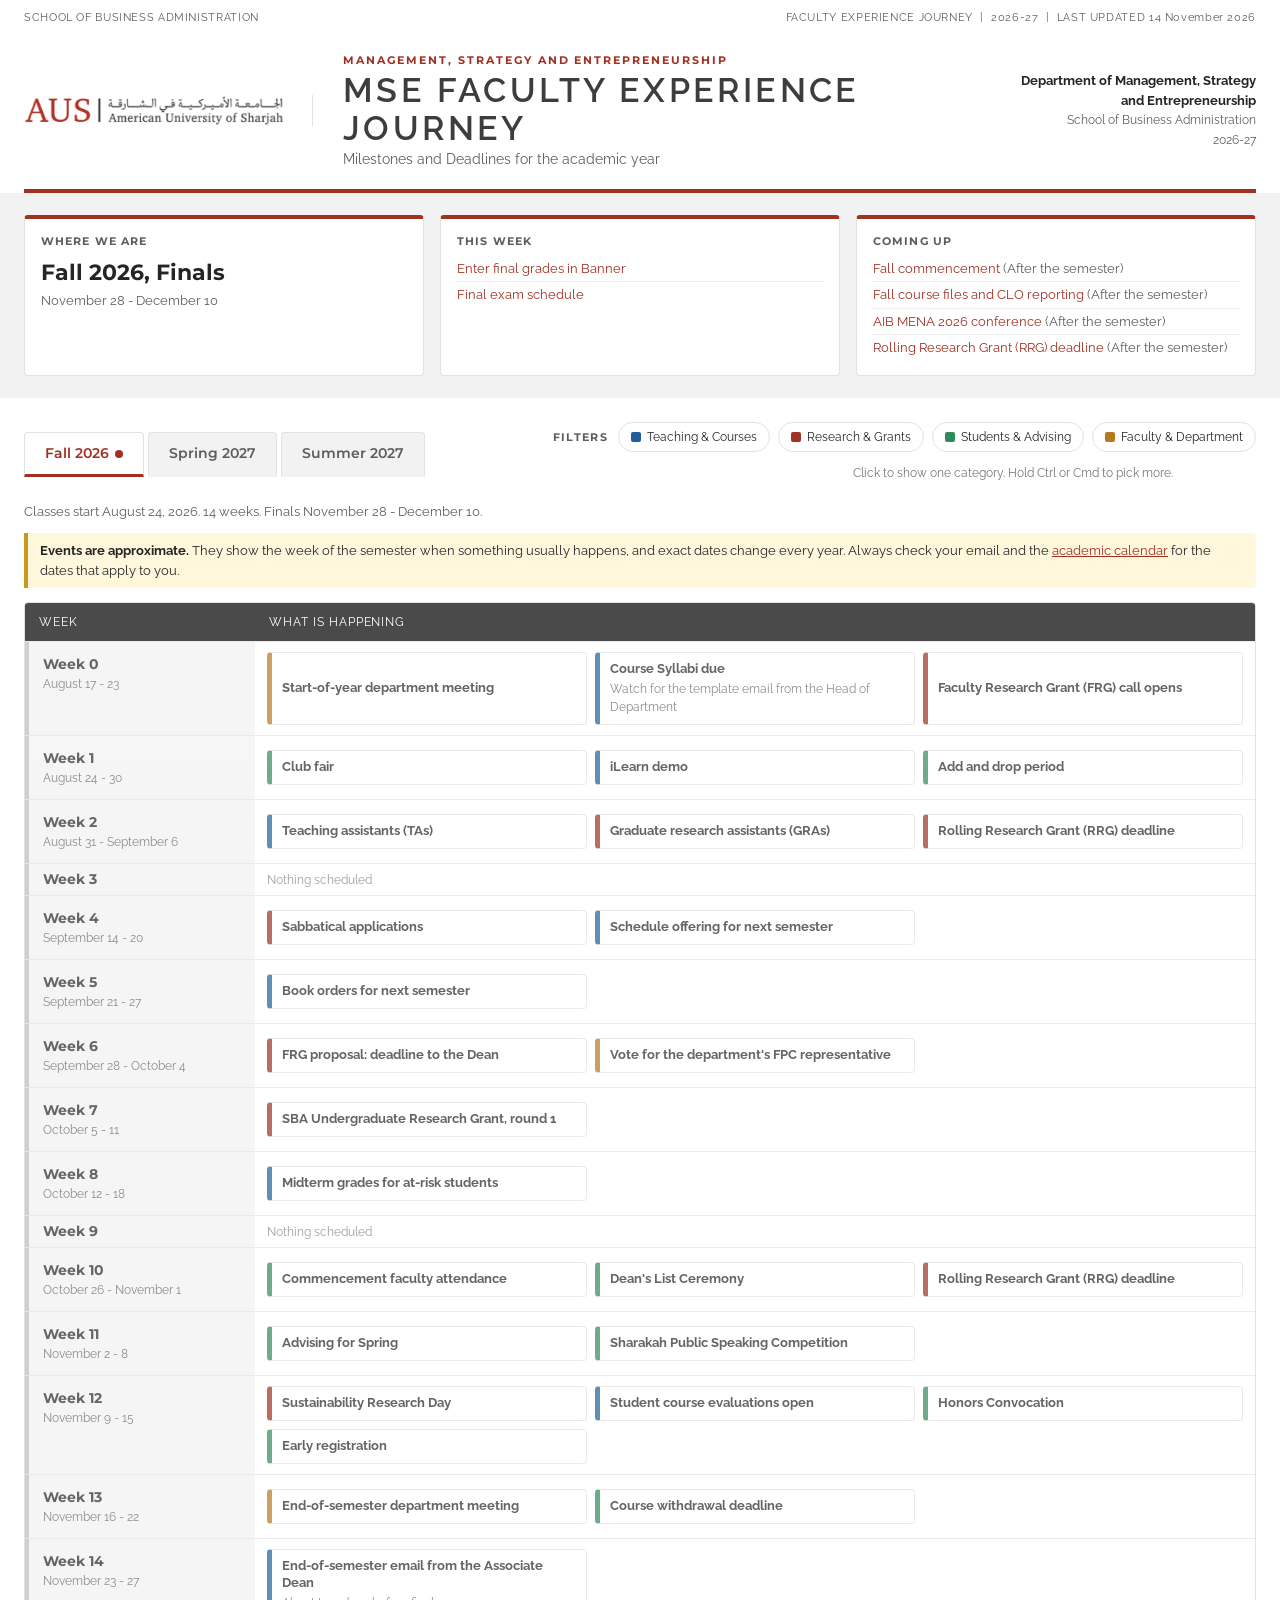
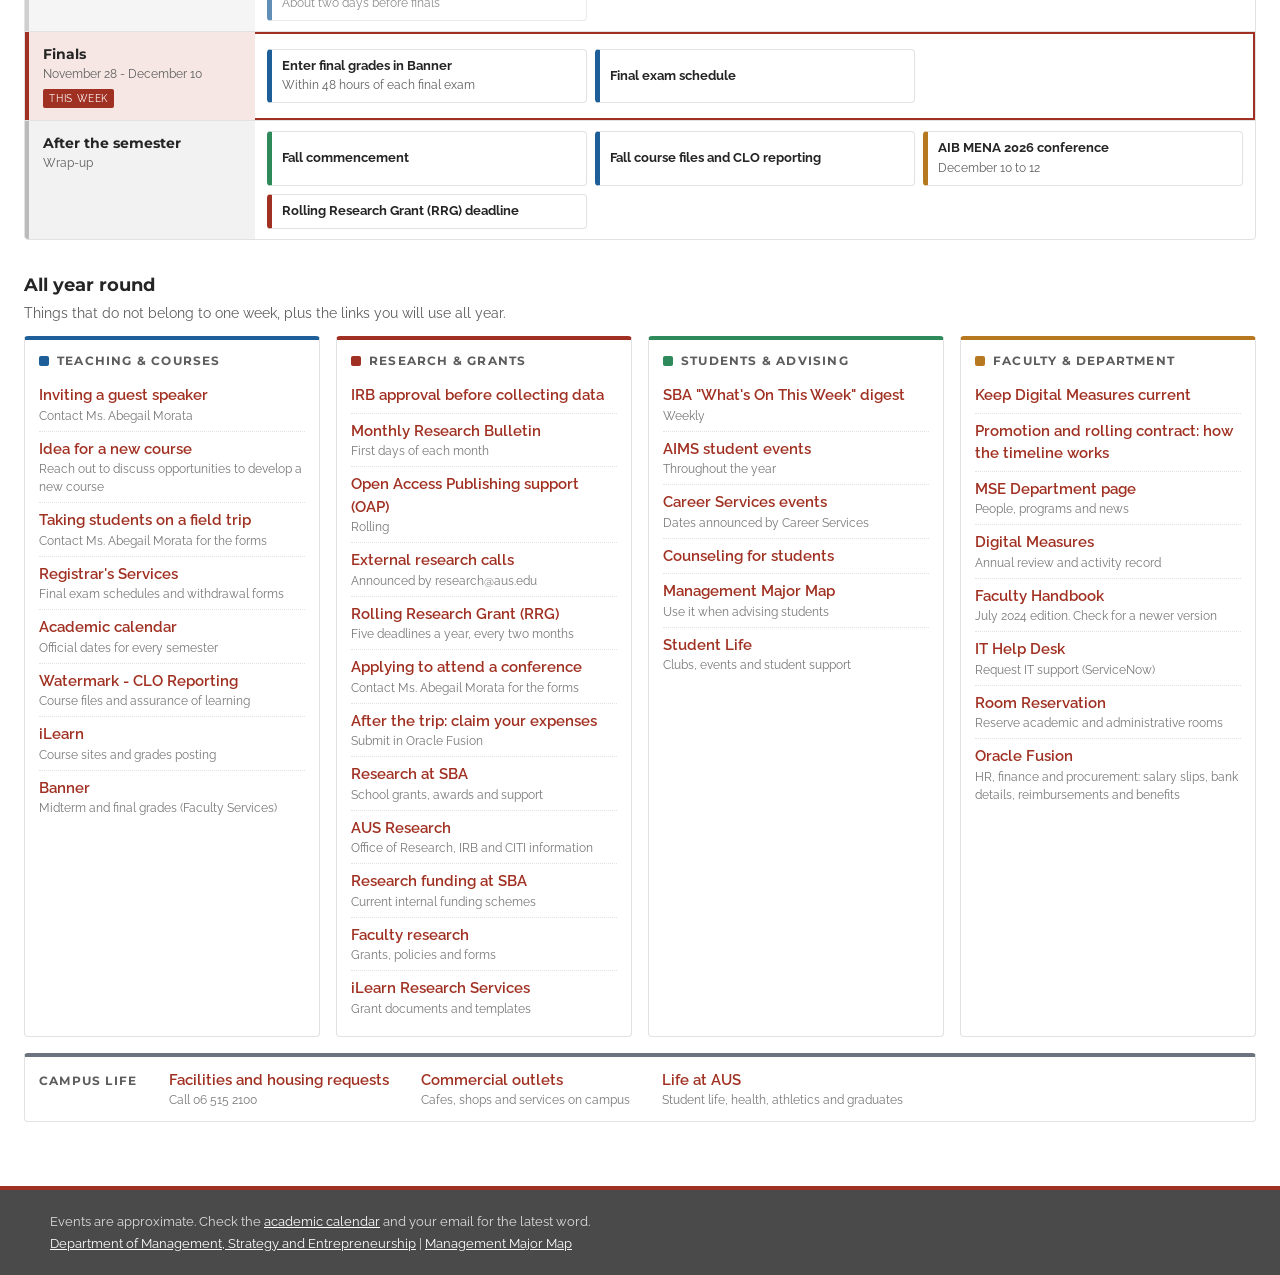
==== commit 14462368: "m" ====
--- a/index.html
+++ b/index.html
@@ -4,7 +4,7 @@
 <meta charset="utf-8">
 <meta name="viewport" content="width=device-width, initial-scale=1">
 <title>MSE Faculty Experience Journey | AUS</title>
-<meta name="description" content="A week-by-week guide to the deadlines, events and routines of the academic year for faculty in the Department of Management, Strategy and Entrepreneurship.">
+<meta name="description" content="Milestones and deadlines for the academic year, week by week, for faculty in the Department of Management, Strategy and Entrepreneurship.">
 <link rel="preconnect" href="https://fonts.googleapis.com">
 <link rel="preconnect" href="https://fonts.gstatic.com" crossorigin>
 <link href="https://fonts.googleapis.com/css2?family=Montserrat:wght@500;600;700&family=Raleway:wght@400;500;600;700&display=swap" rel="stylesheet">
@@ -19,7 +19,7 @@
     <div>
       <div class="eyebrow">Management, Strategy and Entrepreneurship</div>
       <h1>MSE Faculty Experience Journey</h1>
-      <div class="sub">Deadlines, events and routines for the academic year</div>
+      <div class="sub">Milestones and Deadlines for the academic year</div>
     </div>
     <div class="inst">
       <b><a href="https://www.aus.edu/sba/department-of-management-strategy-entrepreneurship" target="_blank" rel="noopener">Department of Management, Strategy<br>and Entrepreneurship</a></b>
@@ -52,6 +52,7 @@
     <h2 id="year-h">All year round</h2>
     <p>Things that do not belong to one week, plus the links you will use all year.</p>
     <div class="help-groups" id="links"></div>
+    <div class="campus" id="campus"></div>
   </section>
 </main>
 
--- a/css/style.css
+++ b/css/style.css
@@ -102,18 +102,18 @@
 /* Timeline table */
 .map { border: 1px solid var(--line); border-radius: var(--radius); overflow: hidden; }
 .map-head {
-  display: grid; grid-template-columns: 170px 1fr; background: #4a4a4a; color: #fff;
+  display: grid; grid-template-columns: 230px 1fr; background: #4a4a4a; color: #fff;
   font-size: 12px; text-transform: uppercase; letter-spacing: .08em;
 }
 .map-head div { padding: 10px 14px; }
-.wk { display: grid; grid-template-columns: 170px 1fr; border-top: 1px solid var(--line); }
+.wk { display: grid; grid-template-columns: 230px 1fr; border-top: 1px solid var(--line); }
 .wk-h {
   padding: 12px 14px; background: var(--grey); border-left: 4px solid #bbb;
 }
 .wk-h .n { font-family: "Montserrat", sans-serif; font-weight: 700; font-size: 14px; display: block; }
 .wk-h .d { display: block; font-size: 12px; color: var(--ink-2); }
 .wk-h .now { display: inline-block; margin-top: 6px; background: var(--red); color: #fff; font-size: 10px; letter-spacing: .08em; text-transform: uppercase; padding: 2px 6px; border-radius: 2px; }
-.wk-b { padding: 10px 12px; display: grid; grid-template-columns: repeat(3, minmax(0, 1fr)); gap: 8px; align-content: start; }
+.wk-b { padding: 10px 12px; display: grid; grid-template-columns: repeat(3, minmax(0, 1fr)); gap: 8px; align-content: center; align-items: stretch; }
 .wk.current .wk-h { border-left-color: var(--red); background: var(--red-lt); }
 .wk.current { box-shadow: inset 0 0 0 2px var(--red); }
 .wk.past { opacity: .7; }
@@ -161,6 +161,12 @@
 .help-link { all: unset; cursor: pointer; font-weight: 600; color: var(--red); }
 .help-link:hover { text-decoration: underline; }
 .help-link:focus-visible { outline: 3px solid #1a73e8; outline-offset: 2px; }
+.campus { margin-top: 16px; display: flex; flex-wrap: wrap; align-items: baseline; gap: 6px 32px; border: 1px solid var(--line); border-top: 4px solid #6b7280; border-radius: var(--radius); padding: 12px 14px; background: var(--white); }
+.campus[hidden] { display: none; }
+.campus h3 { margin: 0; font-size: 12px; letter-spacing: .1em; text-transform: uppercase; color: var(--ink-2); }
+.campus-list { list-style: none; margin: 0; padding: 0; display: flex; flex-wrap: wrap; gap: 8px 32px; }
+.campus-list a { font-weight: 600; text-decoration: none; }
+.campus-list a:hover { text-decoration: underline; }
 .help-desc { display: block; font-size: 12px; color: var(--ink-3); }
 
 /* Dialogs */
